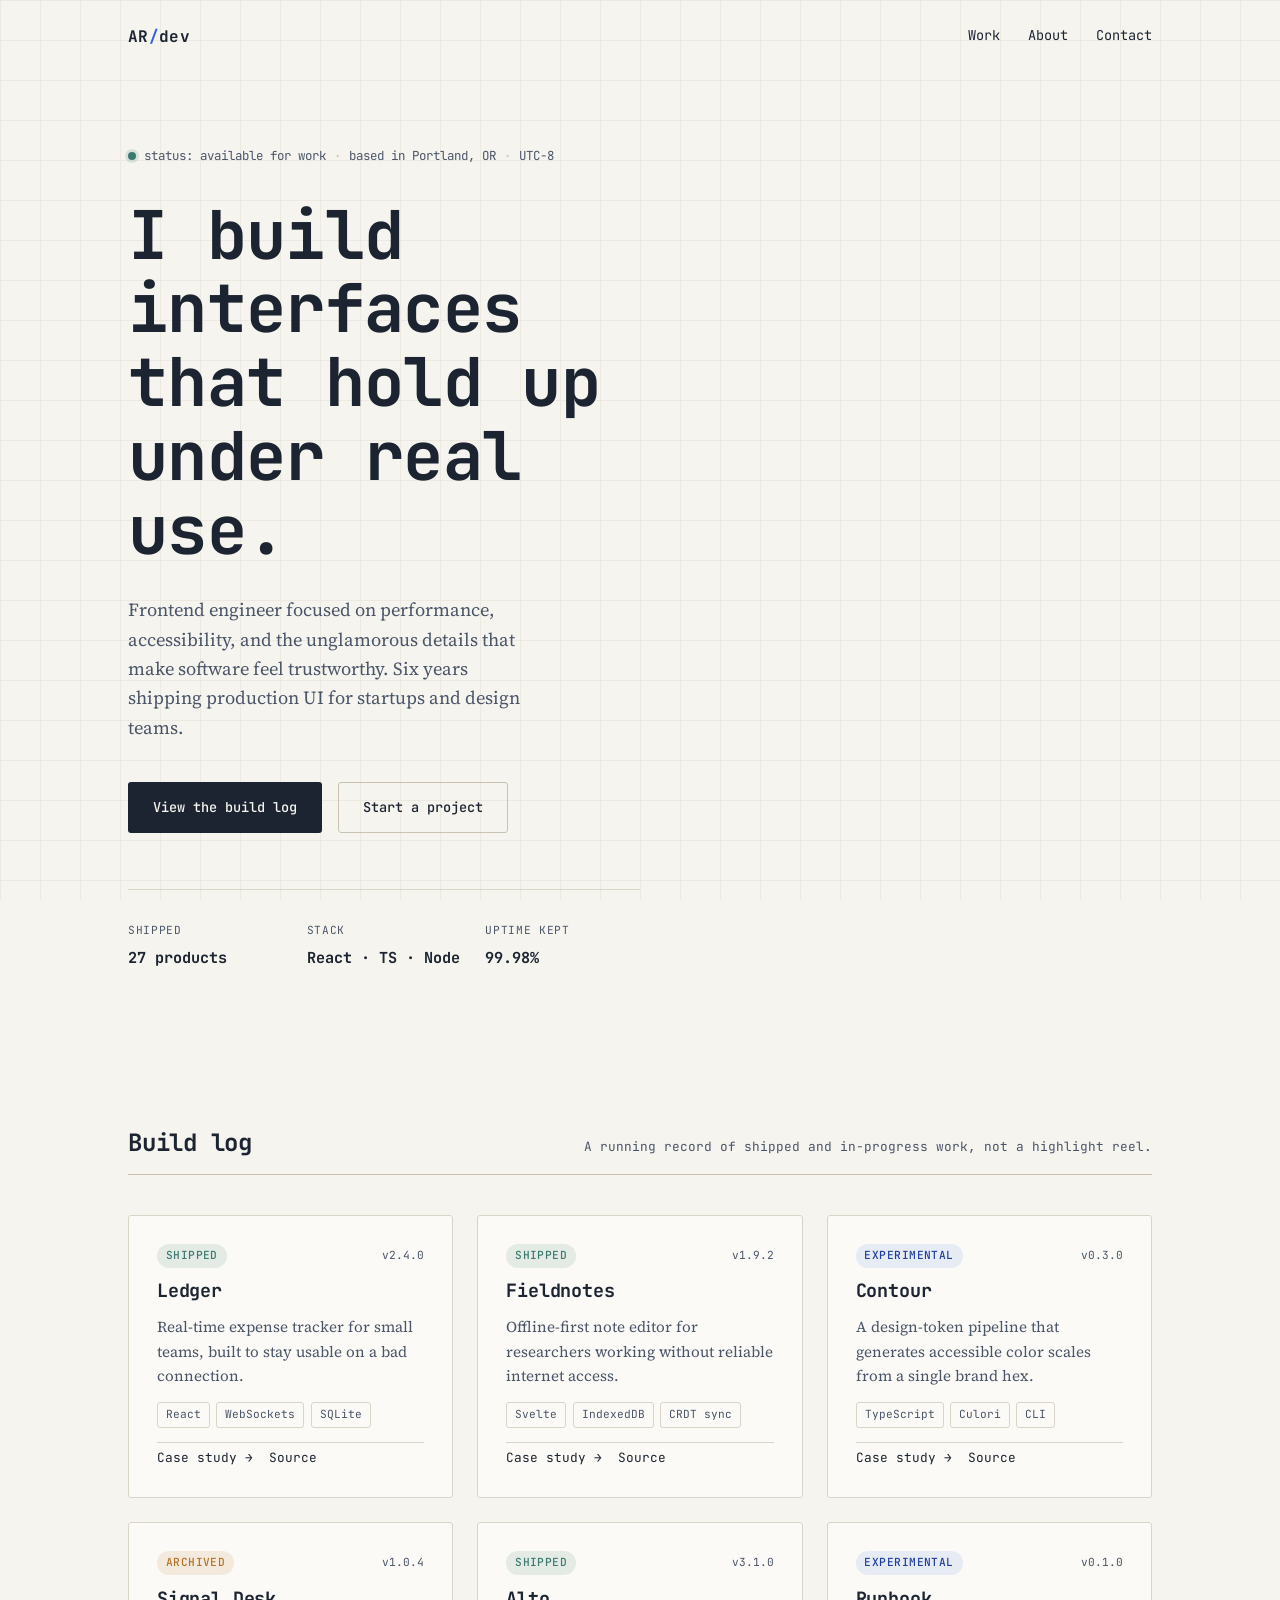
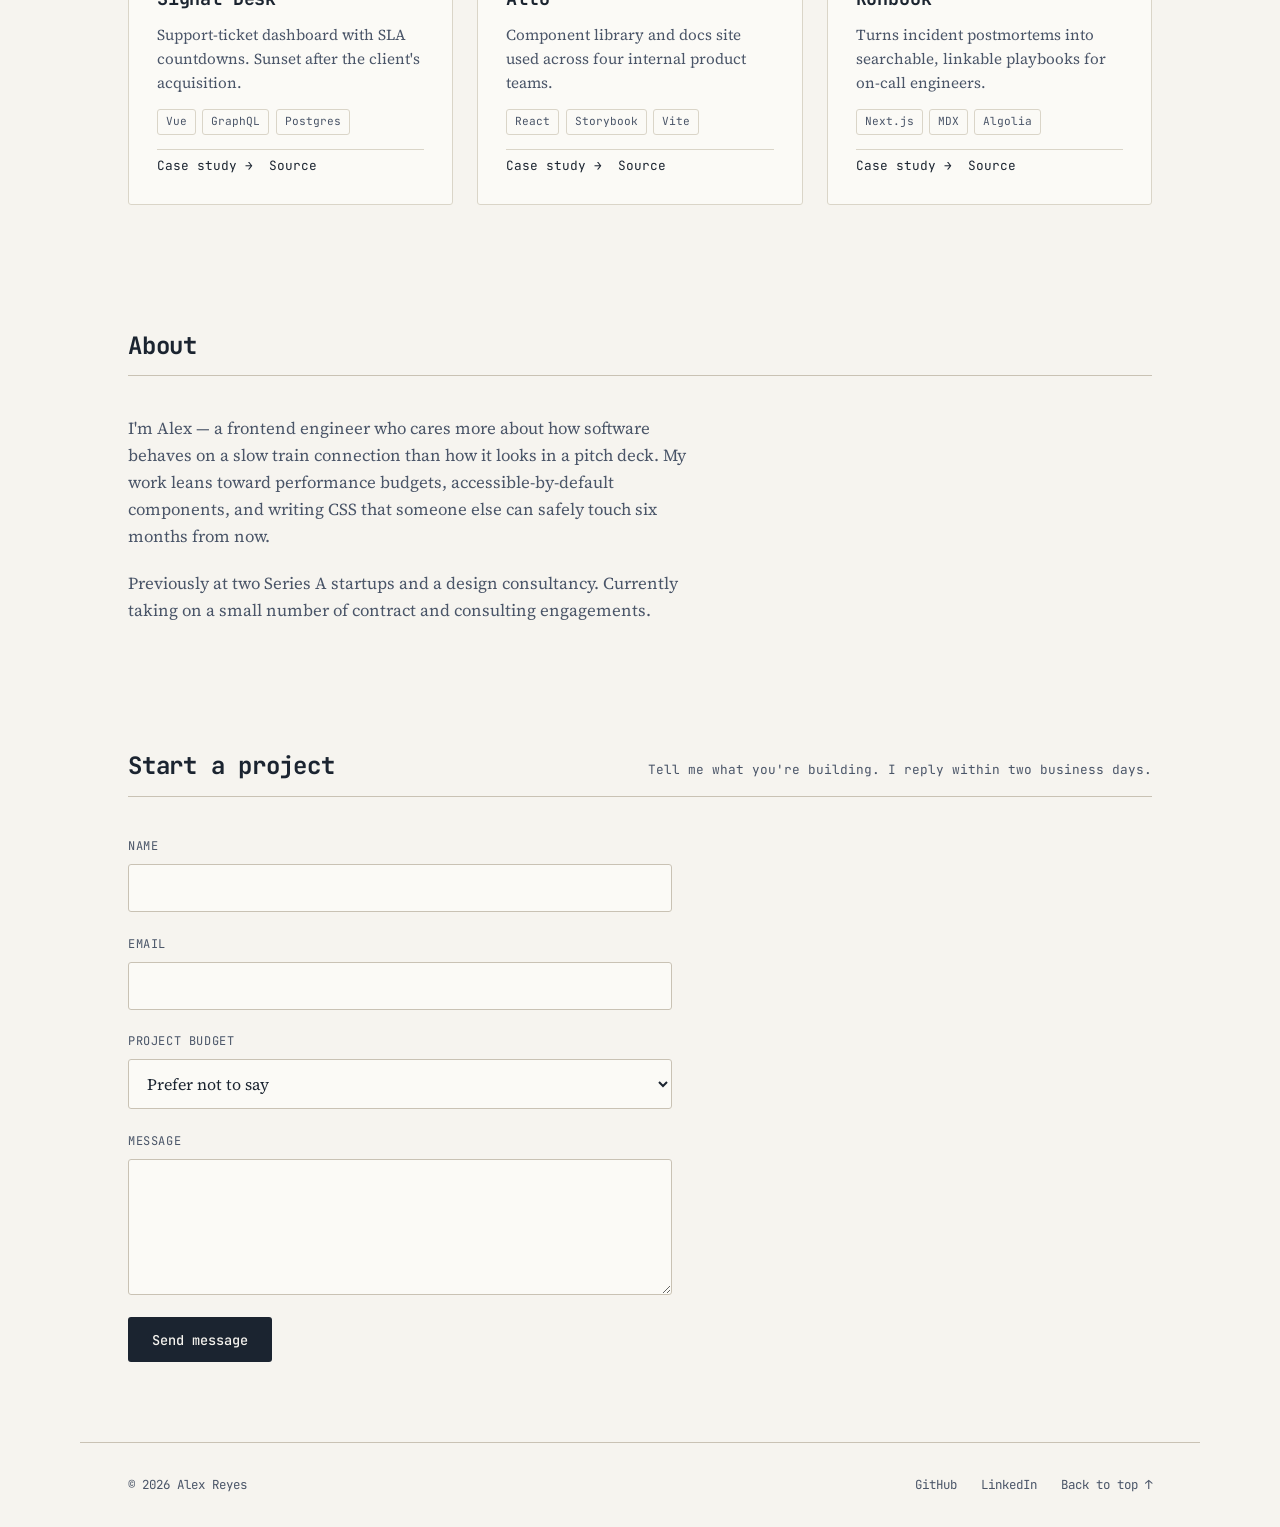
==== index.html @ 968b015d "Add files via upload" ====
<!DOCTYPE html>
<html lang="en">
<head>
  <meta charset="UTF-8">
  <meta name="viewport" content="width=device-width, initial-scale=1.0">
  <title>Alex Reyes — Frontend Engineer</title>
  <meta name="description" content="Portfolio of Alex Reyes, frontend engineer. Projects, build log, and contact.">
  <link rel="preconnect" href="https://fonts.googleapis.com">
  <link href="https://fonts.googleapis.com/css2?family=JetBrains+Mono:wght@400;500;700&family=Source+Serif+4:opsz,wght@8..60,400;8..60,600&display=swap" rel="stylesheet">
  <link rel="stylesheet" href="styles.css">
</head>
<body>

  <div class="grid-bg" aria-hidden="true"></div>

  <header class="site-header">
    <a href="#top" class="wordmark">AR<span>/</span>dev</a>
    <nav class="main-nav" aria-label="Primary">
      <a href="#work">Work</a>
      <a href="#about">About</a>
      <a href="#contact">Contact</a>
    </nav>
  </header>

  <main id="top">

    <!-- HERO -->
    <section class="hero" id="hero">
      <div class="status-bar">
        <span class="status-dot" aria-hidden="true"></span>
        <span>status: available for work</span>
        <span class="status-sep">·</span>
        <span>based in Portland, OR</span>
        <span class="status-sep">·</span>
        <span>UTC-8</span>
      </div>

      <h1 class="hero-title">
        I build interfaces<br>
        that hold up<br>
        under real use.
      </h1>

      <p class="hero-sub">
        Frontend engineer focused on performance, accessibility, and the
        unglamorous details that make software feel trustworthy.
        Six years shipping production UI for startups and design teams.
      </p>

      <div class="hero-actions">
        <a href="#work" class="btn btn-primary">View the build log</a>
        <a href="#contact" class="btn btn-ghost">Start a project</a>
      </div>

      <dl class="hero-stats">
        <div class="stat">
          <dt>Shipped</dt>
          <dd>27 products</dd>
        </div>
        <div class="stat">
          <dt>Stack</dt>
          <dd>React · TS · Node</dd>
        </div>
        <div class="stat">
          <dt>Uptime kept</dt>
          <dd>99.98%</dd>
        </div>
      </dl>
    </section>

    <!-- WORK / PROJECT GRID -->
    <section class="work" id="work">
      <div class="section-head">
        <h2>Build log</h2>
        <p>A running record of shipped and in-progress work, not a highlight reel.</p>
      </div>

      <div class="project-grid">

        <article class="project-card">
          <div class="project-meta">
            <span class="tag tag-shipped">shipped</span>
            <span class="version">v2.4.0</span>
          </div>
          <h3>Ledger</h3>
          <p>Real-time expense tracker for small teams, built to stay usable on a bad connection.</p>
          <ul class="stack">
            <li>React</li>
            <li>WebSockets</li>
            <li>SQLite</li>
          </ul>
          <div class="project-links">
            <a href="#">Case study →</a>
            <a href="#">Source</a>
          </div>
        </article>

        <article class="project-card">
          <div class="project-meta">
            <span class="tag tag-shipped">shipped</span>
            <span class="version">v1.9.2</span>
          </div>
          <h3>Fieldnotes</h3>
          <p>Offline-first note editor for researchers working without reliable internet access.</p>
          <ul class="stack">
            <li>Svelte</li>
            <li>IndexedDB</li>
            <li>CRDT sync</li>
          </ul>
          <div class="project-links">
            <a href="#">Case study →</a>
            <a href="#">Source</a>
          </div>
        </article>

        <article class="project-card">
          <div class="project-meta">
            <span class="tag tag-experimental">experimental</span>
            <span class="version">v0.3.0</span>
          </div>
          <h3>Contour</h3>
          <p>A design-token pipeline that generates accessible color scales from a single brand hex.</p>
          <ul class="stack">
            <li>TypeScript</li>
            <li>Culori</li>
            <li>CLI</li>
          </ul>
          <div class="project-links">
            <a href="#">Case study →</a>
            <a href="#">Source</a>
          </div>
        </article>

        <article class="project-card">
          <div class="project-meta">
            <span class="tag tag-archived">archived</span>
            <span class="version">v1.0.4</span>
          </div>
          <h3>Signal Desk</h3>
          <p>Support-ticket dashboard with SLA countdowns. Sunset after the client's acquisition.</p>
          <ul class="stack">
            <li>Vue</li>
            <li>GraphQL</li>
            <li>Postgres</li>
          </ul>
          <div class="project-links">
            <a href="#">Case study →</a>
            <a href="#">Source</a>
          </div>
        </article>

        <article class="project-card">
          <div class="project-meta">
            <span class="tag tag-shipped">shipped</span>
            <span class="version">v3.1.0</span>
          </div>
          <h3>Alto</h3>
          <p>Component library and docs site used across four internal product teams.</p>
          <ul class="stack">
            <li>React</li>
            <li>Storybook</li>
            <li>Vite</li>
          </ul>
          <div class="project-links">
            <a href="#">Case study →</a>
            <a href="#">Source</a>
          </div>
        </article>

        <article class="project-card">
          <div class="project-meta">
            <span class="tag tag-experimental">experimental</span>
            <span class="version">v0.1.0</span>
          </div>
          <h3>Runbook</h3>
          <p>Turns incident postmortems into searchable, linkable playbooks for on-call engineers.</p>
          <ul class="stack">
            <li>Next.js</li>
            <li>MDX</li>
            <li>Algolia</li>
          </ul>
          <div class="project-links">
            <a href="#">Case study →</a>
            <a href="#">Source</a>
          </div>
        </article>

      </div>
    </section>

    <!-- ABOUT -->
    <section class="about" id="about">
      <div class="section-head">
        <h2>About</h2>
      </div>
      <p>
        I'm Alex — a frontend engineer who cares more about how software behaves
        on a slow train connection than how it looks in a pitch deck. My work
        leans toward performance budgets, accessible-by-default components, and
        writing CSS that someone else can safely touch six months from now.
      </p>
      <p>
        Previously at two Series A startups and a design consultancy. Currently
        taking on a small number of contract and consulting engagements.
      </p>
    </section>

    <!-- CONTACT -->
    <section class="contact" id="contact">
      <div class="section-head">
        <h2>Start a project</h2>
        <p>Tell me what you're building. I reply within two business days.</p>
      </div>

      <form class="contact-form" action="#" method="POST">
        <div class="form-row">
          <label for="name">Name</label>
          <input type="text" id="name" name="name" autocomplete="name" required>
        </div>

        <div class="form-row">
          <label for="email">Email</label>
          <input type="email" id="email" name="email" autocomplete="email" required>
        </div>

        <div class="form-row">
          <label for="budget">Project budget</label>
          <select id="budget" name="budget">
            <option value="">Prefer not to say</option>
            <option value="small">Under $5k</option>
            <option value="medium">$5k – $20k</option>
            <option value="large">$20k+</option>
          </select>
        </div>

        <div class="form-row">
          <label for="message">Message</label>
          <textarea id="message" name="message" rows="5" required></textarea>
        </div>

        <button type="submit" class="btn btn-primary">Send message</button>
      </form>
    </section>

  </main>

  <footer class="site-footer">
    <span>© 2026 Alex Reyes</span>
    <span class="footer-links">
      <a href="#">GitHub</a>
      <a href="#">LinkedIn</a>
      <a href="#top">Back to top ↑</a>
    </span>
  </footer>

</body>
</html>
---- styles.css ----
/* ==========================================================================
   Design tokens
   Palette:  paper #F6F4EF · ink #1B2430 · cobalt #2F5FDB · teal #3C7A6F
             line #DAD5C8 · line-strong #C9C2B4
   Type:     JetBrains Mono (display / labels) · Source Serif 4 (body)
   ========================================================================== */

:root {
  --paper: #f6f4ef;
  --paper-raised: #fbfaf6;
  --ink: #1b2430;
  --ink-soft: #4a5568;
  --cobalt: #2f5fdb;
  --cobalt-dark: #1f3f9e;
  --teal: #3c7a6f;
  --line: #dad5c8;
  --line-strong: #c9c2b4;
  --amber: #b5732a;

  --font-mono: 'JetBrains Mono', 'SF Mono', Consolas, monospace;
  --font-serif: 'Source Serif 4', Georgia, serif;

  --max-width: 1120px;
  --gutter: clamp(1.5rem, 4vw, 3rem);

  --radius: 3px;
}

/* ==========================================================================
   Reset
   ========================================================================== */

*, *::before, *::after { box-sizing: border-box; }

html {
  scroll-behavior: smooth;
}

@media (prefers-reduced-motion: reduce) {
  html { scroll-behavior: auto; }
  *, *::before, *::after {
    animation-duration: 0.01ms !important;
    animation-iteration-count: 1 !important;
    transition-duration: 0.01ms !important;
  }
}

body {
  margin: 0;
  background: var(--paper);
  color: var(--ink);
  font-family: var(--font-serif);
  font-size: 17px;
  line-height: 1.6;
  -webkit-font-smoothing: antialiased;
}

h1, h2, h3 {
  font-family: var(--font-mono);
  font-weight: 700;
  line-height: 1.1;
  margin: 0;
  letter-spacing: -0.01em;
}

p { margin: 0; }

a {
  color: inherit;
  text-decoration: none;
}

ul { list-style: none; margin: 0; padding: 0; }

img { max-width: 100%; display: block; }

:focus-visible {
  outline: 2px solid var(--cobalt);
  outline-offset: 3px;
}

/* Subtle graph-paper backdrop — the "spec sheet" texture */
.grid-bg {
  position: fixed;
  inset: 0;
  z-index: -1;
  background-image:
    linear-gradient(var(--line) 1px, transparent 1px),
    linear-gradient(90deg, var(--line) 1px, transparent 1px);
  background-size: 40px 40px;
  opacity: 0.35;
}

/* ==========================================================================
   Layout helpers
   ========================================================================== */

.site-header,
.hero,
.work,
.about,
.contact,
.site-footer {
  max-width: var(--max-width);
  margin-inline: auto;
  padding-inline: var(--gutter);
}

.section-head {
  display: flex;
  flex-wrap: wrap;
  align-items: baseline;
  justify-content: space-between;
  gap: 0.75rem;
  border-bottom: 1px solid var(--line-strong);
  padding-bottom: 1rem;
  margin-bottom: 2.5rem;
}

.section-head h2 {
  font-size: 1.5rem;
}

.section-head p {
  font-family: var(--font-mono);
  font-size: 0.8rem;
  color: var(--ink-soft);
}

/* ==========================================================================
   Header
   ========================================================================== */

.site-header {
  display: flex;
  align-items: center;
  justify-content: space-between;
  padding-block: 1.5rem;
}

.wordmark {
  font-family: var(--font-mono);
  font-weight: 700;
  font-size: 1rem;
  letter-spacing: 0.02em;
}

.wordmark span {
  color: var(--cobalt);
}

.main-nav {
  display: flex;
  gap: 1.75rem;
  font-family: var(--font-mono);
  font-size: 0.85rem;
}

.main-nav a {
  position: relative;
  padding-bottom: 2px;
}

.main-nav a::after {
  content: "";
  position: absolute;
  left: 0;
  bottom: -2px;
  width: 0;
  height: 1px;
  background: var(--cobalt);
  transition: width 0.2s ease;
}

.main-nav a:hover::after,
.main-nav a:focus-visible::after {
  width: 100%;
}

/* ==========================================================================
   Hero
   ========================================================================== */

.hero {
  padding-top: clamp(2rem, 6vw, 4.5rem);
  padding-bottom: clamp(3rem, 8vw, 6rem);
}

.status-bar {
  display: flex;
  flex-wrap: wrap;
  align-items: center;
  gap: 0.5rem;
  font-family: var(--font-mono);
  font-size: 0.78rem;
  color: var(--ink-soft);
  margin-bottom: 2rem;
}

.status-dot {
  width: 8px;
  height: 8px;
  border-radius: 50%;
  background: var(--teal);
  box-shadow: 0 0 0 3px rgba(60, 122, 111, 0.15);
}

.status-sep { color: var(--line-strong); }

.hero-title {
  font-size: clamp(2.4rem, 6vw, 4.2rem);
  max-width: 14ch;
  margin-bottom: 1.75rem;
}

.hero-sub {
  font-family: var(--font-serif);
  font-size: 1.15rem;
  color: var(--ink-soft);
  max-width: 46ch;
  margin-bottom: 2.5rem;
}

.hero-actions {
  display: flex;
  flex-wrap: wrap;
  gap: 1rem;
  margin-bottom: 3.5rem;
}

.btn {
  font-family: var(--font-mono);
  font-size: 0.85rem;
  font-weight: 500;
  padding: 0.85rem 1.5rem;
  border-radius: var(--radius);
  border: 1px solid transparent;
  cursor: pointer;
  transition: transform 0.15s ease, background 0.15s ease, border-color 0.15s ease;
  display: inline-block;
}

.btn-primary {
  background: var(--ink);
  color: var(--paper);
}

.btn-primary:hover,
.btn-primary:focus-visible {
  background: var(--cobalt-dark);
  transform: translateY(-1px);
}

.btn-ghost {
  border-color: var(--line-strong);
  color: var(--ink);
  background: transparent;
}

.btn-ghost:hover,
.btn-ghost:focus-visible {
  border-color: var(--ink);
}

.hero-stats {
  display: grid;
  grid-template-columns: repeat(3, minmax(0, 1fr));
  gap: 1.5rem;
  max-width: 32rem;
  margin: 0;
  padding-top: 2rem;
  border-top: 1px solid var(--line);
}

.stat dt {
  font-family: var(--font-mono);
  font-size: 0.7rem;
  text-transform: uppercase;
  letter-spacing: 0.06em;
  color: var(--ink-soft);
  margin-bottom: 0.35rem;
}

.stat dd {
  margin: 0;
  font-family: var(--font-mono);
  font-weight: 700;
  font-size: 0.95rem;
}

/* ==========================================================================
   Work / Project grid
   ========================================================================== */

.work {
  padding-block: clamp(2rem, 6vw, 4rem);
}

.project-grid {
  display: grid;
  grid-template-columns: repeat(auto-fit, minmax(280px, 1fr));
  gap: 1.5rem;
}

.project-card {
  background: var(--paper-raised);
  border: 1px solid var(--line);
  border-radius: var(--radius);
  padding: 1.75rem;
  display: flex;
  flex-direction: column;
  gap: 0.85rem;
  transition: border-color 0.2s ease, transform 0.2s ease;
}

.project-card:hover {
  border-color: var(--ink);
  transform: translateY(-2px);
}

.project-meta {
  display: flex;
  align-items: center;
  justify-content: space-between;
  font-family: var(--font-mono);
  font-size: 0.7rem;
}

.tag {
  padding: 0.2rem 0.55rem;
  border-radius: 999px;
  text-transform: uppercase;
  letter-spacing: 0.04em;
  font-weight: 500;
}

.tag-shipped {
  background: rgba(60, 122, 111, 0.12);
  color: var(--teal);
}

.tag-experimental {
  background: rgba(47, 95, 219, 0.1);
  color: var(--cobalt-dark);
}

.tag-archived {
  background: rgba(181, 115, 42, 0.12);
  color: var(--amber);
}

.version {
  color: var(--ink-soft);
}

.project-card h3 {
  font-size: 1.15rem;
}

.project-card p {
  color: var(--ink-soft);
  font-size: 0.95rem;
  flex-grow: 1;
}

.stack {
  display: flex;
  flex-wrap: wrap;
  gap: 0.4rem;
  font-family: var(--font-mono);
  font-size: 0.7rem;
  color: var(--ink-soft);
}

.stack li {
  border: 1px solid var(--line);
  padding: 0.2rem 0.5rem;
  border-radius: var(--radius);
}

.project-links {
  display: flex;
  gap: 1rem;
  font-family: var(--font-mono);
  font-size: 0.8rem;
  padding-top: 0.35rem;
  border-top: 1px solid var(--line);
}

.project-links a:hover,
.project-links a:focus-visible {
  color: var(--cobalt);
}

/* ==========================================================================
   About
   ========================================================================== */

.about {
  padding-block: clamp(2rem, 6vw, 4rem);
  max-width: var(--max-width);
}

.about p {
  max-width: 62ch;
  color: var(--ink-soft);
  margin-bottom: 1.25rem;
  font-size: 1.05rem;
}

.about p:last-child { margin-bottom: 0; }

/* ==========================================================================
   Contact
   ========================================================================== */

.contact {
  padding-block: clamp(2rem, 6vw, 4rem) clamp(3rem, 8vw, 5rem);
}

.contact-form {
  max-width: 34rem;
  display: flex;
  flex-direction: column;
  gap: 1.4rem;
}

.form-row {
  display: flex;
  flex-direction: column;
  gap: 0.5rem;
}

.form-row label {
  font-family: var(--font-mono);
  font-size: 0.75rem;
  text-transform: uppercase;
  letter-spacing: 0.05em;
  color: var(--ink-soft);
}

.form-row input,
.form-row select,
.form-row textarea {
  font-family: var(--font-serif);
  font-size: 1rem;
  padding: 0.75rem 0.9rem;
  border: 1px solid var(--line-strong);
  border-radius: var(--radius);
  background: var(--paper-raised);
  color: var(--ink);
  resize: vertical;
}

.form-row input:focus,
.form-row select:focus,
.form-row textarea:focus {
  outline: none;
  border-color: var(--cobalt);
  box-shadow: 0 0 0 3px rgba(47, 95, 219, 0.12);
}

.contact-form .btn {
  align-self: flex-start;
  border: none;
}

/* ==========================================================================
   Footer
   ========================================================================== */

.site-footer {
  display: flex;
  flex-wrap: wrap;
  gap: 1rem;
  justify-content: space-between;
  align-items: center;
  padding-block: 2rem;
  border-top: 1px solid var(--line-strong);
  font-family: var(--font-mono);
  font-size: 0.78rem;
  color: var(--ink-soft);
}

.footer-links {
  display: flex;
  gap: 1.5rem;
}

.footer-links a:hover,
.footer-links a:focus-visible {
  color: var(--cobalt);
}

/* ==========================================================================
   Responsive
   ========================================================================== */

@media (max-width: 640px) {
  .site-header {
    flex-direction: column;
    align-items: flex-start;
    gap: 0.75rem;
  }

  .main-nav {
    gap: 1.25rem;
  }

  .hero-stats {
    grid-template-columns: repeat(2, minmax(0, 1fr));
  }

  .section-head {
    flex-direction: column;
    align-items: flex-start;
  }

  .site-footer {
    flex-direction: column;
    align-items: flex-start;
  }
}
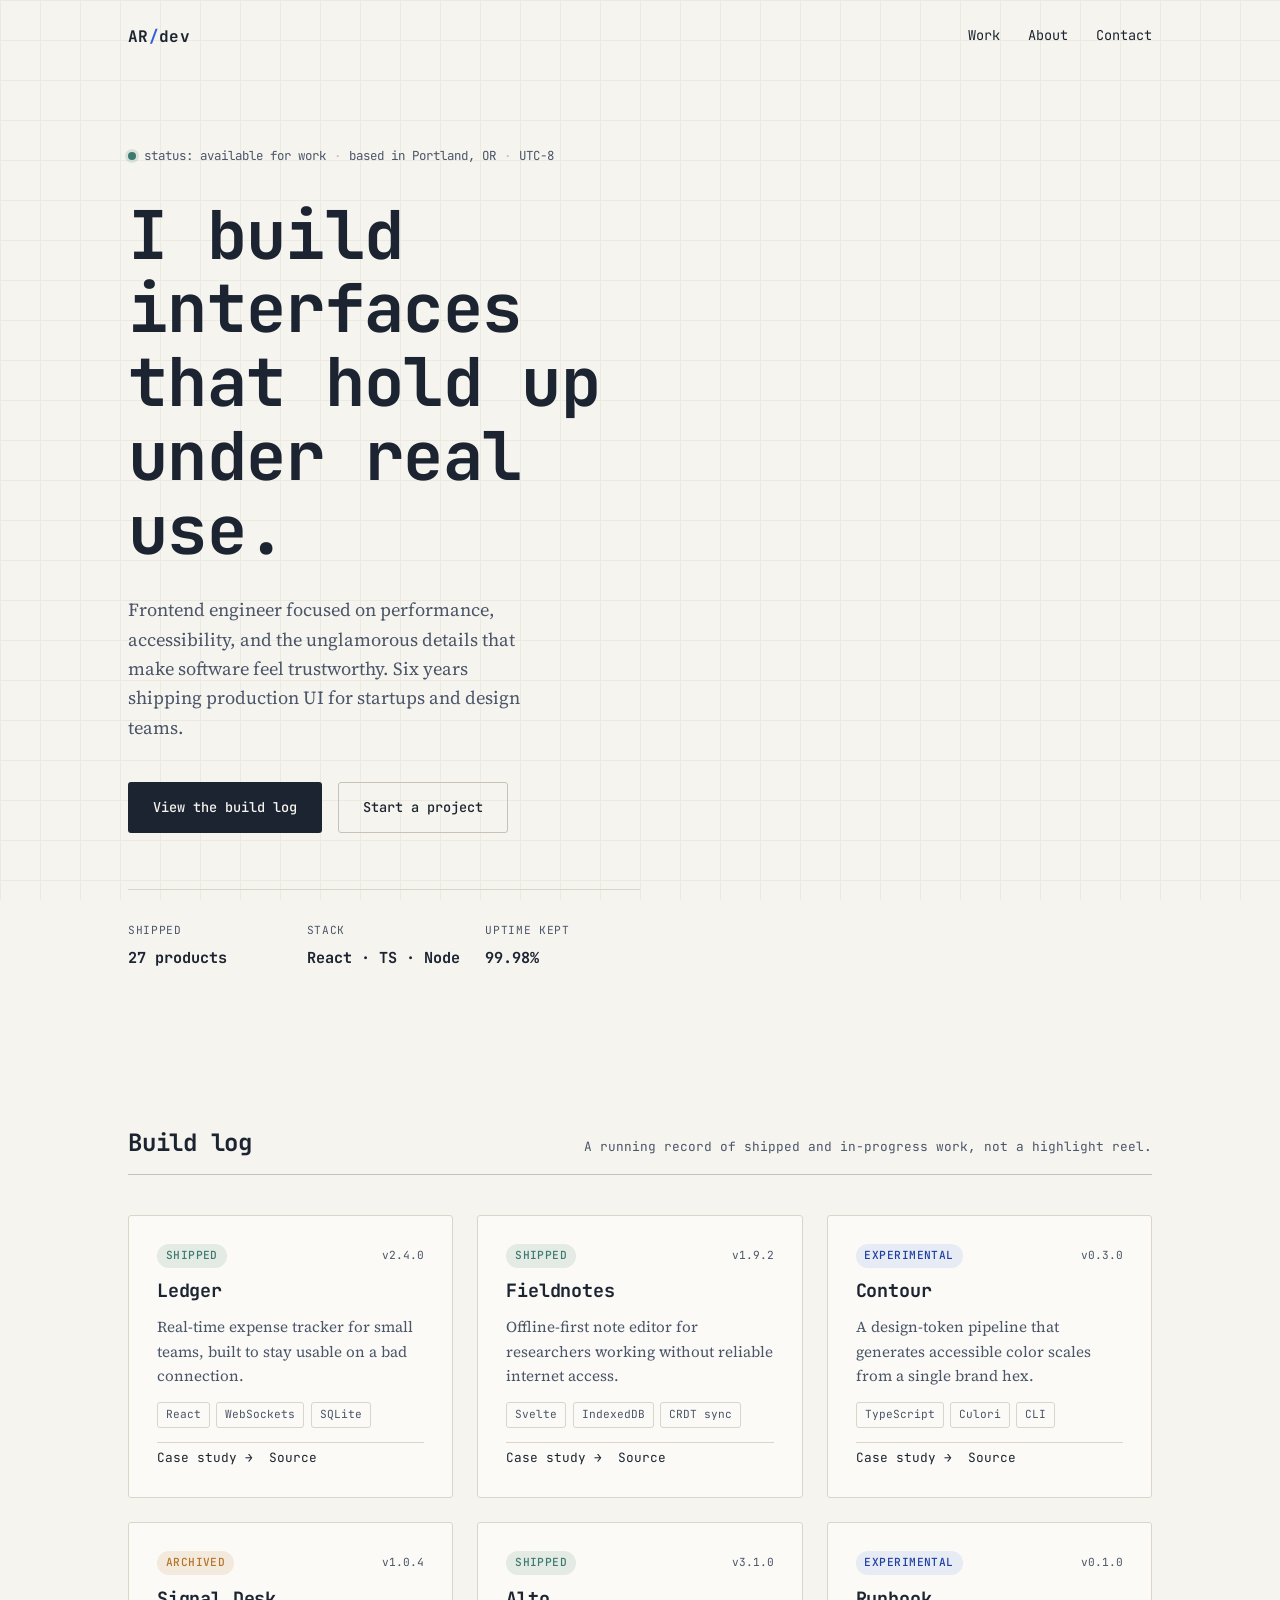
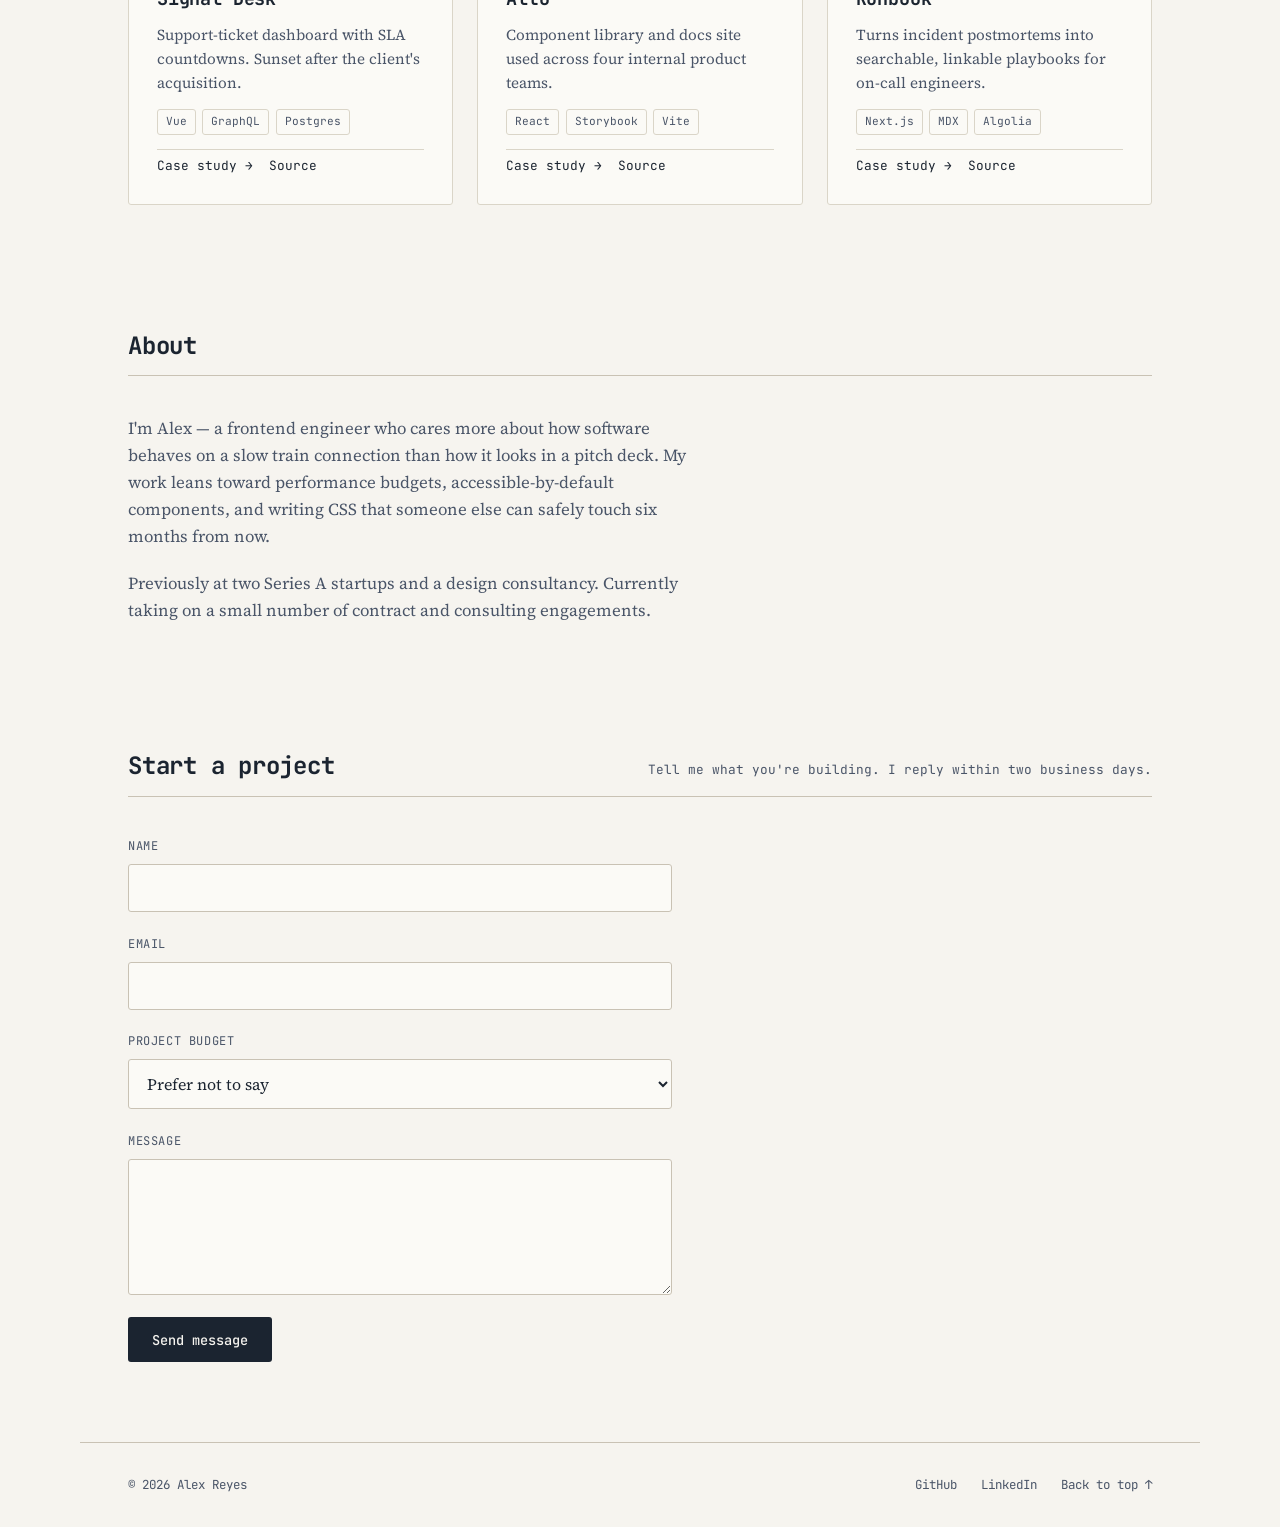
==== commit cd6a7c82: "Add files via upload" ====
--- a/index.html
+++ b/index.html
@@ -90,7 +90,7 @@
             <li>SQLite</li>
           </ul>
           <div class="project-links">
-            <a href="#">Case study →</a>
+            <a href="#">Case study <span class="arrow">→</span></a>
             <a href="#">Source</a>
           </div>
         </article>
@@ -108,7 +108,7 @@
             <li>CRDT sync</li>
           </ul>
           <div class="project-links">
-            <a href="#">Case study →</a>
+            <a href="#">Case study <span class="arrow">→</span></a>
             <a href="#">Source</a>
           </div>
         </article>
@@ -126,7 +126,7 @@
             <li>CLI</li>
           </ul>
           <div class="project-links">
-            <a href="#">Case study →</a>
+            <a href="#">Case study <span class="arrow">→</span></a>
             <a href="#">Source</a>
           </div>
         </article>
@@ -144,7 +144,7 @@
             <li>Postgres</li>
           </ul>
           <div class="project-links">
-            <a href="#">Case study →</a>
+            <a href="#">Case study <span class="arrow">→</span></a>
             <a href="#">Source</a>
           </div>
         </article>
@@ -162,7 +162,7 @@
             <li>Vite</li>
           </ul>
           <div class="project-links">
-            <a href="#">Case study →</a>
+            <a href="#">Case study <span class="arrow">→</span></a>
             <a href="#">Source</a>
           </div>
         </article>
@@ -180,7 +180,7 @@
             <li>Algolia</li>
           </ul>
           <div class="project-links">
-            <a href="#">Case study →</a>
+            <a href="#">Case study <span class="arrow">→</span></a>
             <a href="#">Source</a>
           </div>
         </article>
--- a/styles.css
+++ b/styles.css
@@ -303,6 +303,8 @@
 }
 
 .project-card {
+  position: relative;
+  overflow: hidden;
   background: var(--paper-raised);
   border: 1px solid var(--line);
   border-radius: var(--radius);
@@ -310,12 +312,60 @@
   display: flex;
   flex-direction: column;
   gap: 0.85rem;
-  transition: border-color 0.2s ease, transform 0.2s ease;
-}
-
-.project-card:hover {
+  transition:
+    border-color 0.25s ease,
+    transform 0.25s ease,
+    box-shadow 0.25s ease;
+}
+
+/* Top accent bar — draws in from the left on hover, like a progress rule */
+.project-card::before {
+  content: "";
+  position: absolute;
+  top: 0;
+  left: 0;
+  width: 100%;
+  height: 2px;
+  background: var(--cobalt);
+  transform: scaleX(0);
+  transform-origin: left;
+  transition: transform 0.3s ease;
+}
+
+.project-card:hover,
+.project-card:focus-within {
   border-color: var(--ink);
-  transform: translateY(-2px);
+  transform: translateY(-4px);
+  box-shadow: 0 12px 24px -16px rgba(27, 36, 48, 0.35);
+}
+
+.project-card:hover::before,
+.project-card:focus-within::before {
+  transform: scaleX(1);
+}
+
+/* Stack chips settle in with a slight stagger for a "compiling" feel */
+.project-card:hover .stack li,
+.project-card:focus-within .stack li {
+  border-color: var(--line-strong);
+}
+
+.project-card:hover .stack li:nth-child(1),
+.project-card:focus-within .stack li:nth-child(1) { transition-delay: 0s; }
+.project-card:hover .stack li:nth-child(2),
+.project-card:focus-within .stack li:nth-child(2) { transition-delay: 0.03s; }
+.project-card:hover .stack li:nth-child(3),
+.project-card:focus-within .stack li:nth-child(3) { transition-delay: 0.06s; }
+
+/* Arrow nudges right to reinforce the "go to" affordance */
+.project-links .arrow {
+  display: inline-block;
+  transition: transform 0.2s ease;
+}
+
+.project-links a:hover .arrow,
+.project-links a:focus-visible .arrow {
+  transform: translateX(3px);
 }
 
 .project-meta {
@@ -376,6 +426,7 @@
   border: 1px solid var(--line);
   padding: 0.2rem 0.5rem;
   border-radius: var(--radius);
+  transition: border-color 0.2s ease;
 }
 
 .project-links {
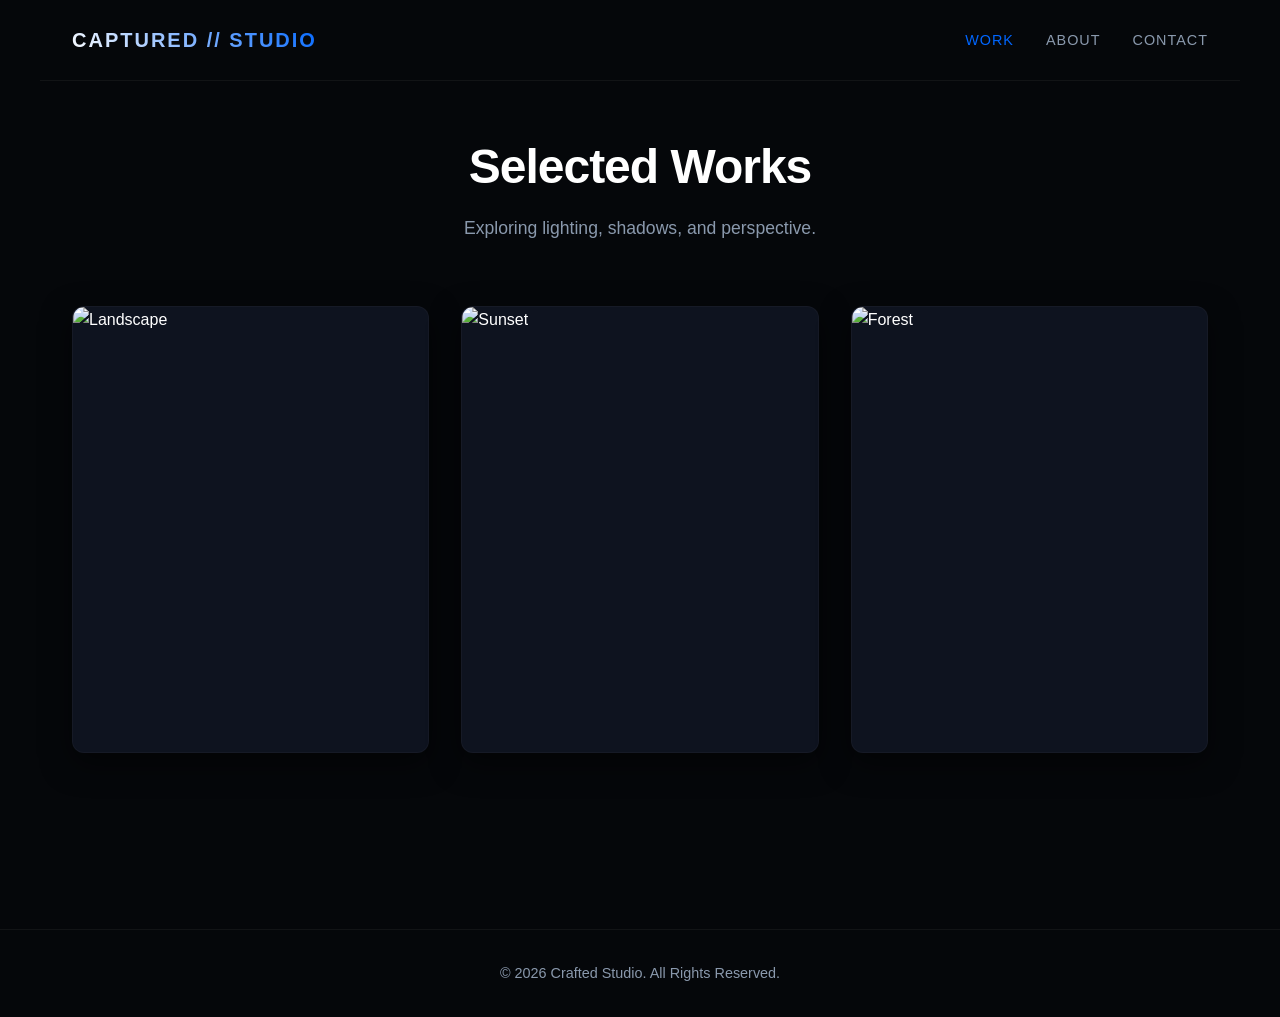
==== commit 7dcdebce: "Rename gemini-code-1782963031711.html to index.html" ====
--- a/index.html
+++ b/index.html
@@ -1,257 +1,362 @@
 <!DOCTYPE html>
 <html lang="en">
 <head>
-  <meta charset="UTF-8">
-  <meta name="viewport" content="width=device-width, initial-scale=1.0">
-  <title>Alex Reyes — Frontend Engineer</title>
-  <meta name="description" content="Portfolio of Alex Reyes, frontend engineer. Projects, build log, and contact.">
-  <link rel="preconnect" href="https://fonts.googleapis.com">
-  <link href="https://fonts.googleapis.com/css2?family=JetBrains+Mono:wght@400;500;700&family=Source+Serif+4:opsz,wght@8..60,400;8..60,600&display=swap" rel="stylesheet">
-  <link rel="stylesheet" href="styles.css">
+    <meta charset="UTF-8">
+    <meta name="viewport" content="width=device-width, initial-scale=1.0">
+    <title>Photography Portfolio</title>
+    <style>
+        /* Modern Reset & Variables */
+        * {
+            margin: 0;
+            padding: 0;
+            box-sizing: border-box;
+            font-family: '-apple-system', BlinkMacSystemFont, 'SF Pro Display', 'Segoe UI', Roboto, sans-serif;
+        }
+
+        :root {
+            --bg-color: #05070a;
+            --card-bg: #0e131f;
+            --accent-blue: #0066ff;
+            --accent-glow: rgba(0, 102, 255, 0.15);
+            --text-main: #ffffff;
+            --text-muted: #8a99ad;
+        }
+
+        body {
+            background-color: var(--bg-color);
+            color: var(--text-main);
+            line-height: 1.6;
+            overflow-x: hidden;
+        }
+
+        /* Sleek Navigation Bar */
+        nav {
+            display: flex;
+            justify-content: space-between;
+            align-items: center;
+            padding: 1.5rem 2rem;
+            max-width: 1200px;
+            margin: 0 auto;
+            border-bottom: 1px solid rgba(255, 255, 255, 0.05);
+        }
+
+        .logo {
+            font-size: 1.25rem;
+            font-weight: 800;
+            letter-spacing: 2px;
+            text-transform: uppercase;
+            background: linear-gradient(45deg, #fff, var(--accent-blue));
+            -webkit-background-clip: text;
+            -webkit-text-fill-color: transparent;
+        }
+
+        .nav-links {
+            display: flex;
+            gap: 2rem;
+            list-style: none;
+        }
+
+        .nav-links a {
+            color: var(--text-muted);
+            text-decoration: none;
+            font-size: 0.9rem;
+            font-weight: 500;
+            letter-spacing: 1px;
+            text-transform: uppercase;
+            transition: color 0.3s ease;
+            cursor: pointer;
+        }
+
+        .nav-links a:hover, .nav-links a.active {
+            color: var(--accent-blue);
+        }
+
+        /* Container Views */
+        .view-section {
+            display: none;
+            max-width: 1200px;
+            margin: 0 auto;
+            padding: 3rem 2rem;
+            animation: fadeIn 0.5s ease forwards;
+        }
+
+        .view-section.active {
+            display: block;
+        }
+
+        @keyframes fadeIn {
+            from { opacity: 0; transform: translateY(10px); }
+            to { opacity: 1; transform: translateY(0); }
+        }
+
+        /* Header Style */
+        .page-header {
+            text-align: center;
+            margin-bottom: 4rem;
+        }
+
+        .page-header h1 {
+            font-size: 3rem;
+            font-weight: 700;
+            letter-spacing: -1px;
+            margin-bottom: 0.5rem;
+        }
+
+        .page-header p {
+            color: var(--text-muted);
+            font-size: 1.1rem;
+        }
+
+        /* Portfolio/Gallery Grid */
+        .portfolio-grid {
+            display: grid;
+            grid-template-columns: repeat(auto-fit, minmax(350px, 1fr));
+            gap: 2rem;
+        }
+
+        .photo-card {
+            position: relative;
+            overflow: hidden;
+            border-radius: 12px;
+            background-color: var(--card-bg);
+            aspect-ratio: 4 / 5;
+            box-shadow: 0 10px 30px rgba(0,0,0,0.5);
+            border: 1px solid rgba(255, 255, 255, 0.03);
+        }
+
+        .photo-card img {
+            width: 100%;
+            height: 100%;
+            object-fit: cover;
+            transition: transform 0.7s cubic-bezier(0.25, 1, 0.5, 1);
+        }
+
+        .photo-card:hover img {
+            transform: scale(1.06);
+        }
+
+        .photo-info {
+            position: absolute;
+            bottom: 0;
+            left: 0;
+            right: 0;
+            padding: 2rem;
+            background: linear-gradient(transparent, rgba(5, 7, 10, 0.95));
+            opacity: 0;
+            transform: translateY(10px);
+            transition: all 0.4s ease;
+        }
+
+        .photo-card:hover .photo-info {
+            opacity: 1;
+            transform: translateY(0);
+        }
+
+        .photo-info h3 {
+            font-size: 1.2rem;
+            margin-bottom: 0.4rem;
+            font-weight: 600;
+        }
+
+        .photo-info p {
+            font-size: 0.9rem;
+            color: var(--accent-blue);
+            text-transform: uppercase;
+            letter-spacing: 1px;
+            font-weight: 600;
+        }
+
+        /* About Page Styling */
+        .about-content {
+            display: grid;
+            grid-template-columns: 1fr 1fr;
+            gap: 4rem;
+            align-items: center;
+        }
+
+        .about-img {
+            width: 100%;
+            border-radius: 12px;
+            border: 1px solid rgba(0, 102, 255, 0.2);
+            box-shadow: 0 0 40px var(--accent-glow);
+        }
+
+        .about-text h2 {
+            font-size: 2.5rem;
+            margin-bottom: 1.5rem;
+        }
+
+        .about-text p {
+            color: var(--text-muted);
+            margin-bottom: 1.5rem;
+            font-size: 1.1rem;
+        }
+
+        /* Contact Page Styling */
+        .contact-container {
+            max-width: 600px;
+            margin: 0 auto;
+            background: var(--card-bg);
+            padding: 3rem;
+            border-radius: 16px;
+            border: 1px solid rgba(255, 255, 255, 0.05);
+        }
+
+        .form-group {
+            margin-bottom: 1.5rem;
+        }
+
+        .form-group label {
+            display: block;
+            font-size: 0.85rem;
+            text-transform: uppercase;
+            letter-spacing: 1px;
+            margin-bottom: 0.5rem;
+            color: var(--text-muted);
+        }
+
+        .form-group input, .form-group textarea {
+            width: 100%;
+            padding: 1rem;
+            background: rgba(5, 7, 10, 0.5);
+            border: 1px solid rgba(255, 255, 255, 0.1);
+            border-radius: 8px;
+            color: #fff;
+            font-size: 1rem;
+            transition: border-color 0.3s ease;
+        }
+
+        .form-group input:focus, .form-group textarea:focus {
+            outline: none;
+            border-color: var(--accent-blue);
+        }
+
+        .submit-btn {
+            background: var(--accent-blue);
+            color: white;
+            border: none;
+            padding: 1rem 2rem;
+            font-size: 1rem;
+            font-weight: 600;
+            border-radius: 8px;
+            cursor: pointer;
+            width: 100%;
+            transition: opacity 0.3s ease;
+        }
+
+        .submit-btn:hover {
+            opacity: 0.9;
+        }
+
+        /* Footer */
+        footer {
+            text-align: center;
+            margin-top: 8rem;
+            padding: 2rem;
+            border-top: 1px solid rgba(255, 255, 255, 0.05);
+            color: var(--text-muted);
+            font-size: 0.9rem;
+        }
+    </style>
 </head>
 <body>
 
-  <div class="grid-bg" aria-hidden="true"></div>
-
-  <header class="site-header">
-    <a href="#top" class="wordmark">AR<span>/</span>dev</a>
-    <nav class="main-nav" aria-label="Primary">
-      <a href="#work">Work</a>
-      <a href="#about">About</a>
-      <a href="#contact">Contact</a>
+    <nav>
+        <div class="logo">CAPTURED // STUDIO</div>
+        <ul class="nav-links">
+            <li><a onclick="switchView('gallery')" id="nav-gallery" class="active">Work</a></li>
+            <li><a onclick="switchView('about')" id="nav-about">About</a></li>
+            <li><a onclick="switchView('contact')" id="nav-contact">Contact</a></li>
+        </ul>
     </nav>
-  </header>
-
-  <main id="top">
-
-    <!-- HERO -->
-    <section class="hero" id="hero">
-      <div class="status-bar">
-        <span class="status-dot" aria-hidden="true"></span>
-        <span>status: available for work</span>
-        <span class="status-sep">·</span>
-        <span>based in Portland, OR</span>
-        <span class="status-sep">·</span>
-        <span>UTC-8</span>
-      </div>
-
-      <h1 class="hero-title">
-        I build interfaces<br>
-        that hold up<br>
-        under real use.
-      </h1>
-
-      <p class="hero-sub">
-        Frontend engineer focused on performance, accessibility, and the
-        unglamorous details that make software feel trustworthy.
-        Six years shipping production UI for startups and design teams.
-      </p>
-
-      <div class="hero-actions">
-        <a href="#work" class="btn btn-primary">View the build log</a>
-        <a href="#contact" class="btn btn-ghost">Start a project</a>
-      </div>
-
-      <dl class="hero-stats">
-        <div class="stat">
-          <dt>Shipped</dt>
-          <dd>27 products</dd>
-        </div>
-        <div class="stat">
-          <dt>Stack</dt>
-          <dd>React · TS · Node</dd>
-        </div>
-        <div class="stat">
-          <dt>Uptime kept</dt>
-          <dd>99.98%</dd>
-        </div>
-      </dl>
+
+    <main id="view-gallery" class="view-section active">
+        <div class="page-header">
+            <h1>Selected Works</h1>
+            <p>Exploring lighting, shadows, and perspective.</p>
+        </div>
+        <div class="portfolio-grid">
+            <div class="photo-card">
+                <img src="https://images.unsplash.com/photo-1506744038136-46273834b3fb?auto=format&fit=crop&w=800&q=80" alt="Landscape">
+                <div class="photo-info">
+                    <h3>Mountain Majesty</h3>
+                    <p>Landscape</p>
+                </div>
+            </div>
+            <div class="photo-card">
+                <img src="https://images.unsplash.com/photo-1472214222541-d510753a8707?auto=format&fit=crop&w=800&q=80" alt="Sunset">
+                <div class="photo-info">
+                    <h3>Golden Hour</h3>
+                    <p>Cinematic</p>
+                </div>
+            </div>
+            <div class="photo-card">
+                <img src="https://images.unsplash.com/photo-1447752875215-b2761acb3c5d?auto=format&fit=crop&w=800&q=80" alt="Forest">
+                <div class="photo-info">
+                    <h3>Deep Woods</h3>
+                    <p>Nature</p>
+                </div>
+            </div>
+        </div>
+    </main>
+
+    <section id="view-about" class="view-section">
+        <div class="about-content">
+            <img src="https://images.unsplash.com/photo-1534528741775-53994a69daeb?auto=format&fit=crop&w=800&q=80" alt="Photographer portrait" class="about-img">
+            <div class="about-text">
+                <h2>Behind The Lens</h2>
+                <p>Hello, I am a visual storyteller specializing in capturing clean, dramatic, and emotionally resonant images. I believe every photograph should tell a unique narrative.</p>
+                <p>Currently based and working worldwide. Available for commercial assignments, editorial projects, and private bookings.</p>
+            </div>
+        </div>
     </section>
 
-    <!-- WORK / PROJECT GRID -->
-    <section class="work" id="work">
-      <div class="section-head">
-        <h2>Build log</h2>
-        <p>A running record of shipped and in-progress work, not a highlight reel.</p>
-      </div>
-
-      <div class="project-grid">
-
-        <article class="project-card">
-          <div class="project-meta">
-            <span class="tag tag-shipped">shipped</span>
-            <span class="version">v2.4.0</span>
-          </div>
-          <h3>Ledger</h3>
-          <p>Real-time expense tracker for small teams, built to stay usable on a bad connection.</p>
-          <ul class="stack">
-            <li>React</li>
-            <li>WebSockets</li>
-            <li>SQLite</li>
-          </ul>
-          <div class="project-links">
-            <a href="#">Case study <span class="arrow">→</span></a>
-            <a href="#">Source</a>
-          </div>
-        </article>
-
-        <article class="project-card">
-          <div class="project-meta">
-            <span class="tag tag-shipped">shipped</span>
-            <span class="version">v1.9.2</span>
-          </div>
-          <h3>Fieldnotes</h3>
-          <p>Offline-first note editor for researchers working without reliable internet access.</p>
-          <ul class="stack">
-            <li>Svelte</li>
-            <li>IndexedDB</li>
-            <li>CRDT sync</li>
-          </ul>
-          <div class="project-links">
-            <a href="#">Case study <span class="arrow">→</span></a>
-            <a href="#">Source</a>
-          </div>
-        </article>
-
-        <article class="project-card">
-          <div class="project-meta">
-            <span class="tag tag-experimental">experimental</span>
-            <span class="version">v0.3.0</span>
-          </div>
-          <h3>Contour</h3>
-          <p>A design-token pipeline that generates accessible color scales from a single brand hex.</p>
-          <ul class="stack">
-            <li>TypeScript</li>
-            <li>Culori</li>
-            <li>CLI</li>
-          </ul>
-          <div class="project-links">
-            <a href="#">Case study <span class="arrow">→</span></a>
-            <a href="#">Source</a>
-          </div>
-        </article>
-
-        <article class="project-card">
-          <div class="project-meta">
-            <span class="tag tag-archived">archived</span>
-            <span class="version">v1.0.4</span>
-          </div>
-          <h3>Signal Desk</h3>
-          <p>Support-ticket dashboard with SLA countdowns. Sunset after the client's acquisition.</p>
-          <ul class="stack">
-            <li>Vue</li>
-            <li>GraphQL</li>
-            <li>Postgres</li>
-          </ul>
-          <div class="project-links">
-            <a href="#">Case study <span class="arrow">→</span></a>
-            <a href="#">Source</a>
-          </div>
-        </article>
-
-        <article class="project-card">
-          <div class="project-meta">
-            <span class="tag tag-shipped">shipped</span>
-            <span class="version">v3.1.0</span>
-          </div>
-          <h3>Alto</h3>
-          <p>Component library and docs site used across four internal product teams.</p>
-          <ul class="stack">
-            <li>React</li>
-            <li>Storybook</li>
-            <li>Vite</li>
-          </ul>
-          <div class="project-links">
-            <a href="#">Case study <span class="arrow">→</span></a>
-            <a href="#">Source</a>
-          </div>
-        </article>
-
-        <article class="project-card">
-          <div class="project-meta">
-            <span class="tag tag-experimental">experimental</span>
-            <span class="version">v0.1.0</span>
-          </div>
-          <h3>Runbook</h3>
-          <p>Turns incident postmortems into searchable, linkable playbooks for on-call engineers.</p>
-          <ul class="stack">
-            <li>Next.js</li>
-            <li>MDX</li>
-            <li>Algolia</li>
-          </ul>
-          <div class="project-links">
-            <a href="#">Case study <span class="arrow">→</span></a>
-            <a href="#">Source</a>
-          </div>
-        </article>
-
-      </div>
+    <section id="view-contact" class="view-section">
+        <div class="page-header">
+            <h1>Let's Connect</h1>
+            <p>Have a project in mind or want to talk collaboration?</p>
+        </div>
+        <div class="contact-container">
+            <form onsubmit="event.preventDefault(); alert('Message sent successfully!');">
+                <div class="form-group">
+                    <label>Your Name</label>
+                    <input type="text" placeholder="John Doe" required>
+                </div>
+                <div class="form-group">
+                    <label>Email Address</label>
+                    <input type="email" placeholder="john@example.com" required>
+                </div>
+                <div class="form-group">
+                    <label>Your Message</label>
+                    <textarea rows="5" placeholder="Tell me about your project concept..." required></textarea>
+                </div>
+                <button type="submit" class="submit-btn">Send Message</button>
+            </form>
+        </div>
     </section>
 
-    <!-- ABOUT -->
-    <section class="about" id="about">
-      <div class="section-head">
-        <h2>About</h2>
-      </div>
-      <p>
-        I'm Alex — a frontend engineer who cares more about how software behaves
-        on a slow train connection than how it looks in a pitch deck. My work
-        leans toward performance budgets, accessible-by-default components, and
-        writing CSS that someone else can safely touch six months from now.
-      </p>
-      <p>
-        Previously at two Series A startups and a design consultancy. Currently
-        taking on a small number of contract and consulting engagements.
-      </p>
-    </section>
-
-    <!-- CONTACT -->
-    <section class="contact" id="contact">
-      <div class="section-head">
-        <h2>Start a project</h2>
-        <p>Tell me what you're building. I reply within two business days.</p>
-      </div>
-
-      <form class="contact-form" action="#" method="POST">
-        <div class="form-row">
-          <label for="name">Name</label>
-          <input type="text" id="name" name="name" autocomplete="name" required>
-        </div>
-
-        <div class="form-row">
-          <label for="email">Email</label>
-          <input type="email" id="email" name="email" autocomplete="email" required>
-        </div>
-
-        <div class="form-row">
-          <label for="budget">Project budget</label>
-          <select id="budget" name="budget">
-            <option value="">Prefer not to say</option>
-            <option value="small">Under $5k</option>
-            <option value="medium">$5k – $20k</option>
-            <option value="large">$20k+</option>
-          </select>
-        </div>
-
-        <div class="form-row">
-          <label for="message">Message</label>
-          <textarea id="message" name="message" rows="5" required></textarea>
-        </div>
-
-        <button type="submit" class="btn btn-primary">Send message</button>
-      </form>
-    </section>
-
-  </main>
-
-  <footer class="site-footer">
-    <span>© 2026 Alex Reyes</span>
-    <span class="footer-links">
-      <a href="#">GitHub</a>
-      <a href="#">LinkedIn</a>
-      <a href="#top">Back to top ↑</a>
-    </span>
-  </footer>
-
+    <footer>
+        <p>&copy; 2026 Crafted Studio. All Rights Reserved.</p>
+    </footer>
+
+    <script>
+        function switchView(viewName) {
+            // Hide all sections
+            document.querySelectorAll('.view-section').forEach(section => {
+                section.classList.remove('active');
+            });
+            // Remove active style from links
+            document.querySelectorAll('.nav-links a').forEach(link => {
+                link.classList.remove('active');
+            });
+            
+            // Show selected section and light up nav link
+            document.getElementById('view-' + viewName).classList.add('active');
+            document.getElementById('nav-' + viewName).classList.add('active');
+            
+            // Scroll to top of page seamlessly
+            window.scrollTo({top: 0, behavior: 'smooth'});
+        }
+    </script>
 </body>
 </html>
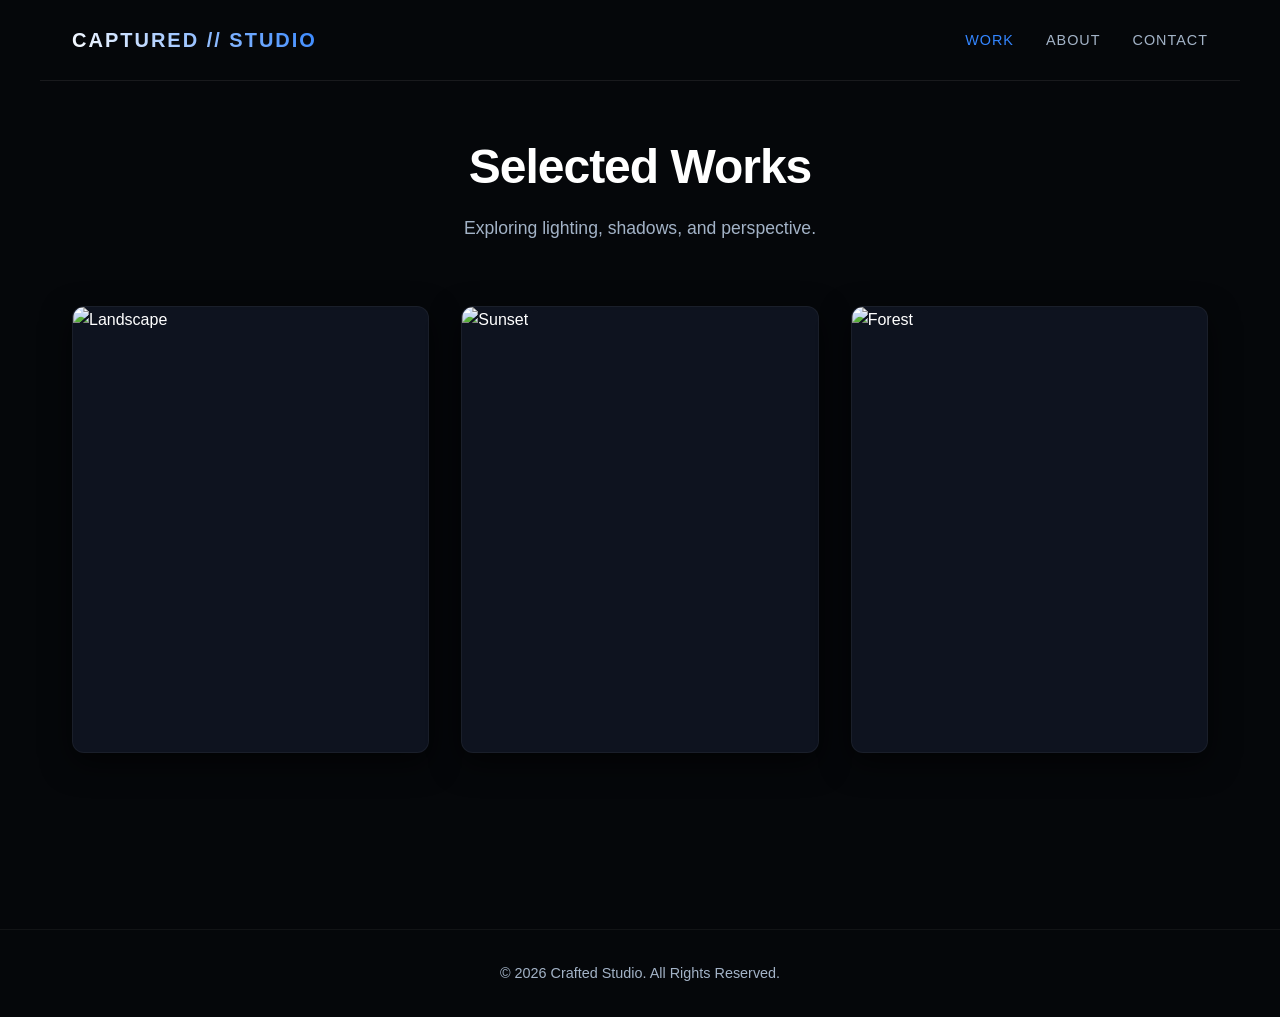
==== commit 5ec05188: "Update index.html" ====
--- a/index.html
+++ b/index.html
@@ -4,6 +4,7 @@
     <meta charset="UTF-8">
     <meta name="viewport" content="width=device-width, initial-scale=1.0">
     <title>Photography Portfolio</title>
+    <link rel="identity" href="https://identity.netlify.com/v1/netlify-identity-widget.js">
     <style>
         /* Modern Reset & Variables */
         * {
@@ -16,10 +17,10 @@
         :root {
             --bg-color: #05070a;
             --card-bg: #0e131f;
-            --accent-blue: #0066ff;
-            --accent-glow: rgba(0, 102, 255, 0.15);
+            --accent-blue: #3385ff; /* Made lighter and brighter for high contrast */
+            --accent-glow: rgba(51, 133, 255, 0.25);
             --text-main: #ffffff;
-            --text-muted: #8a99ad;
+            --text-muted: #a3b3c7; /* Made lighter so it's easily readable on black */
         }
 
         body {
@@ -37,7 +38,7 @@
             padding: 1.5rem 2rem;
             max-width: 1200px;
             margin: 0 auto;
-            border-bottom: 1px solid rgba(255, 255, 255, 0.05);
+            border-bottom: 1px solid rgba(255, 255, 255, 0.08);
         }
 
         .logo {
@@ -120,8 +121,8 @@
             border-radius: 12px;
             background-color: var(--card-bg);
             aspect-ratio: 4 / 5;
-            box-shadow: 0 10px 30px rgba(0,0,0,0.5);
-            border: 1px solid rgba(255, 255, 255, 0.03);
+            box-shadow: 0 10px 30px rgba(0,0,0,0.6);
+            border: 1px solid rgba(255, 255, 255, 0.05);
         }
 
         .photo-card img {
@@ -156,14 +157,15 @@
             font-size: 1.2rem;
             margin-bottom: 0.4rem;
             font-weight: 600;
+            color: #ffffff;
         }
 
         .photo-info p {
             font-size: 0.9rem;
-            color: var(--accent-blue);
+            color: var(--accent-blue); /* High-contrast bright blue text */
             text-transform: uppercase;
             letter-spacing: 1px;
-            font-weight: 600;
+            font-weight: 700;
         }
 
         /* About Page Styling */
@@ -177,7 +179,7 @@
         .about-img {
             width: 100%;
             border-radius: 12px;
-            border: 1px solid rgba(0, 102, 255, 0.2);
+            border: 1px solid rgba(51, 133, 255, 0.3);
             box-shadow: 0 0 40px var(--accent-glow);
         }
 
@@ -219,7 +221,7 @@
             width: 100%;
             padding: 1rem;
             background: rgba(5, 7, 10, 0.5);
-            border: 1px solid rgba(255, 255, 255, 0.1);
+            border: 1px solid rgba(255, 255, 255, 0.15);
             border-radius: 8px;
             color: #fff;
             font-size: 1rem;
@@ -233,11 +235,11 @@
 
         .submit-btn {
             background: var(--accent-blue);
-            color: white;
+            color: #05070a; /* Dark text on bright background for readability */
             border: none;
             padding: 1rem 2rem;
             font-size: 1rem;
-            font-weight: 600;
+            font-weight: 700;
             border-radius: 8px;
             cursor: pointer;
             width: 100%;
@@ -339,22 +341,18 @@
         <p>&copy; 2026 Crafted Studio. All Rights Reserved.</p>
     </footer>
 
+    <script src="https://identity.netlify.com/v1/netlify-identity-widget.js"></script>
     <script>
         function switchView(viewName) {
-            // Hide all sections
             document.querySelectorAll('.view-section').forEach(section => {
                 section.classList.remove('active');
             });
-            // Remove active style from links
             document.querySelectorAll('.nav-links a').forEach(link => {
                 link.classList.remove('active');
             });
             
-            // Show selected section and light up nav link
             document.getElementById('view-' + viewName).classList.add('active');
             document.getElementById('nav-' + viewName).classList.add('active');
-            
-            // Scroll to top of page seamlessly
             window.scrollTo({top: 0, behavior: 'smooth'});
         }
     </script>
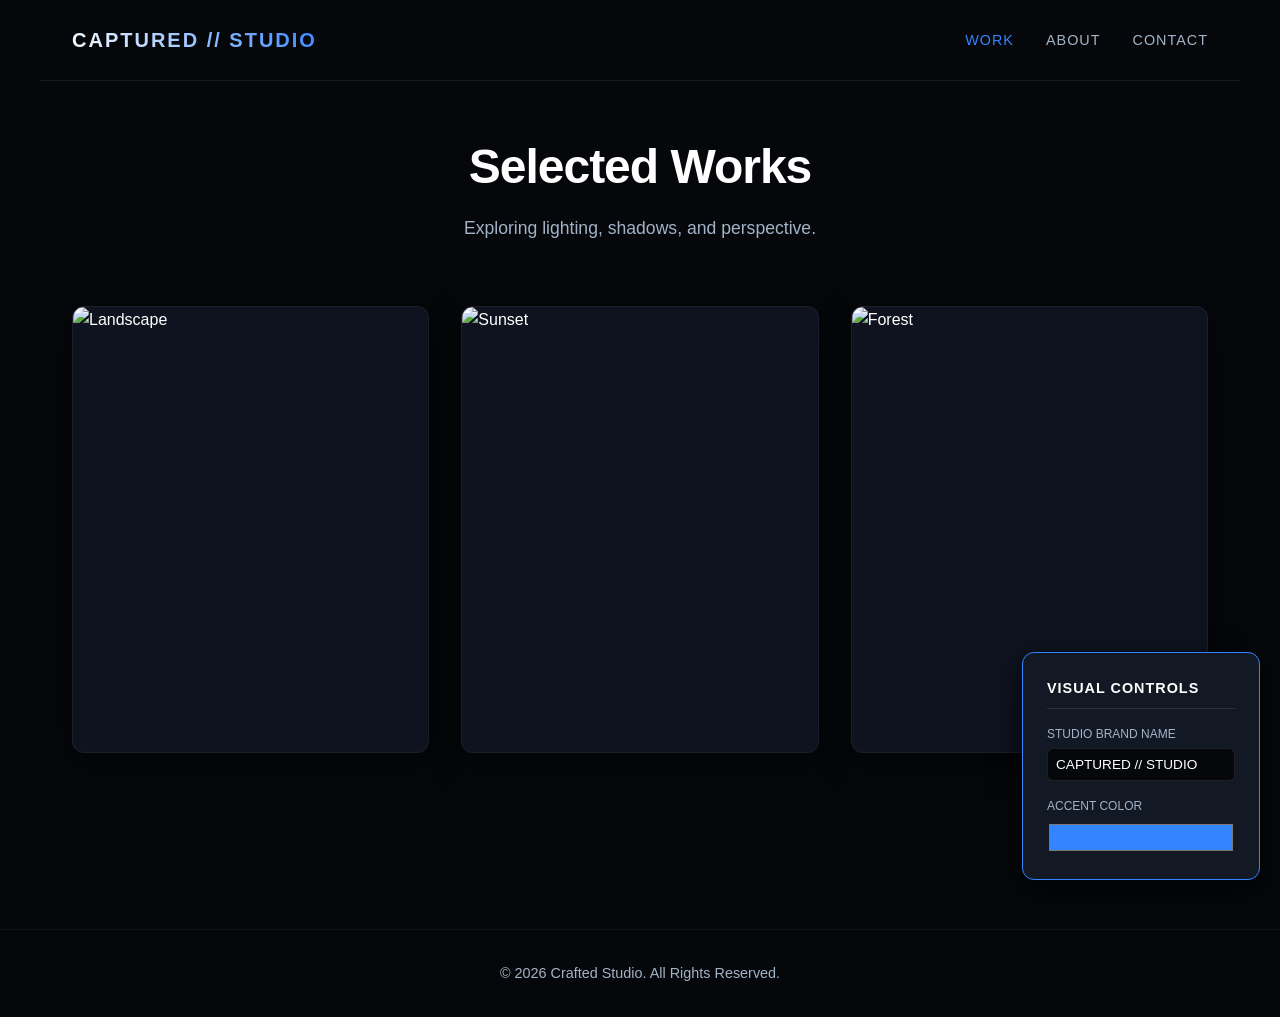
==== commit 9ac11db7: "Update index.html" ====
--- a/index.html
+++ b/index.html
@@ -4,7 +4,6 @@
     <meta charset="UTF-8">
     <meta name="viewport" content="width=device-width, initial-scale=1.0">
     <title>Photography Portfolio</title>
-    <link rel="identity" href="https://identity.netlify.com/v1/netlify-identity-widget.js">
     <style>
         /* Modern Reset & Variables */
         * {
@@ -17,10 +16,10 @@
         :root {
             --bg-color: #05070a;
             --card-bg: #0e131f;
-            --accent-blue: #3385ff; /* Made lighter and brighter for high contrast */
+            --accent-blue: #3385ff; 
             --accent-glow: rgba(51, 133, 255, 0.25);
             --text-main: #ffffff;
-            --text-muted: #a3b3c7; /* Made lighter so it's easily readable on black */
+            --text-muted: #a3b3c7; 
         }
 
         body {
@@ -28,6 +27,61 @@
             color: var(--text-main);
             line-height: 1.6;
             overflow-x: hidden;
+        }
+
+        /* Interactive Styling Customizer Drawer */
+        #customizer-panel {
+            position: fixed;
+            bottom: 20px;
+            right: 20px;
+            background: #121824;
+            border: 1px solid var(--accent-blue);
+            border-radius: 12px;
+            padding: 1.5rem;
+            box-shadow: 0 10px 30px rgba(0,0,0,0.8);
+            z-index: 10000;
+            max-width: 280px;
+            display: flex;
+            flex-direction: column;
+            gap: 1rem;
+        }
+
+        #customizer-panel h4 {
+            font-size: 0.9rem;
+            text-transform: uppercase;
+            letter-spacing: 1px;
+            color: #fff;
+            border-bottom: 1px solid rgba(255,255,255,0.1);
+            padding-bottom: 0.5rem;
+        }
+
+        .control-item {
+            display: flex;
+            flex-direction: column;
+            gap: 0.25rem;
+        }
+
+        .control-item label {
+            font-size: 0.75rem;
+            color: var(--text-muted);
+            text-transform: uppercase;
+        }
+
+        .control-item input[type="text"] {
+            background: #05070a;
+            border: 1px solid rgba(255,255,255,0.1);
+            padding: 0.5rem;
+            color: #fff;
+            border-radius: 6px;
+            font-size: 0.85rem;
+        }
+
+        .control-item input[type="color"] {
+            background: none;
+            border: none;
+            width: 100%;
+            height: 35px;
+            cursor: pointer;
         }
 
         /* Sleek Navigation Bar */
@@ -162,7 +216,7 @@
 
         .photo-info p {
             font-size: 0.9rem;
-            color: var(--accent-blue); /* High-contrast bright blue text */
+            color: var(--accent-blue); 
             text-transform: uppercase;
             letter-spacing: 1px;
             font-weight: 700;
@@ -235,7 +289,7 @@
 
         .submit-btn {
             background: var(--accent-blue);
-            color: #05070a; /* Dark text on bright background for readability */
+            color: #05070a; 
             border: none;
             padding: 1rem 2rem;
             font-size: 1rem;
@@ -263,6 +317,18 @@
 </head>
 <body>
 
+    <div id="customizer-panel">
+        <h4>Visual Controls</h4>
+        <div class="control-item">
+            <label>Studio Brand Name</label>
+            <input type="text" id="logo-input" value="CAPTURED // STUDIO" oninput="updateLogo(this.value)">
+        </div>
+        <div class="control-item">
+            <label>Accent Color</label>
+            <input type="color" id="color-input" value="#3385ff" oninput="updateAccentColor(this.value)">
+        </div>
+    </div>
+
     <nav>
         <div class="logo">CAPTURED // STUDIO</div>
         <ul class="nav-links">
@@ -341,7 +407,6 @@
         <p>&copy; 2026 Crafted Studio. All Rights Reserved.</p>
     </footer>
 
-    <script src="https://identity.netlify.com/v1/netlify-identity-widget.js"></script>
     <script>
         function switchView(viewName) {
             document.querySelectorAll('.view-section').forEach(section => {
@@ -355,6 +420,32 @@
             document.getElementById('nav-' + viewName).classList.add('active');
             window.scrollTo({top: 0, behavior: 'smooth'});
         }
+
+        // Live Customizer Engine
+        function updateLogo(newName) {
+            document.querySelector('.logo').innerText = newName;
+            localStorage.setItem('saved-logo', newName);
+        }
+
+        function updateAccentColor(newColor) {
+            document.documentElement.style.setProperty('--accent-blue', newColor);
+            localStorage.setItem('saved-color', newColor);
+        }
+
+        // Remember user adjustments between visits
+        window.addEventListener('DOMContentLoaded', () => {
+            const savedColor = localStorage.getItem('saved-color');
+            const savedLogo = localStorage.getItem('saved-logo');
+            
+            if (savedColor) {
+                document.documentElement.style.setProperty('--accent-blue', savedColor);
+                document.getElementById('color-input').value = savedColor;
+            }
+            if (savedLogo) {
+                document.querySelector('.logo').innerText = savedLogo;
+                document.getElementById('logo-input').value = savedLogo;
+            }
+        });
     </script>
 </body>
 </html>
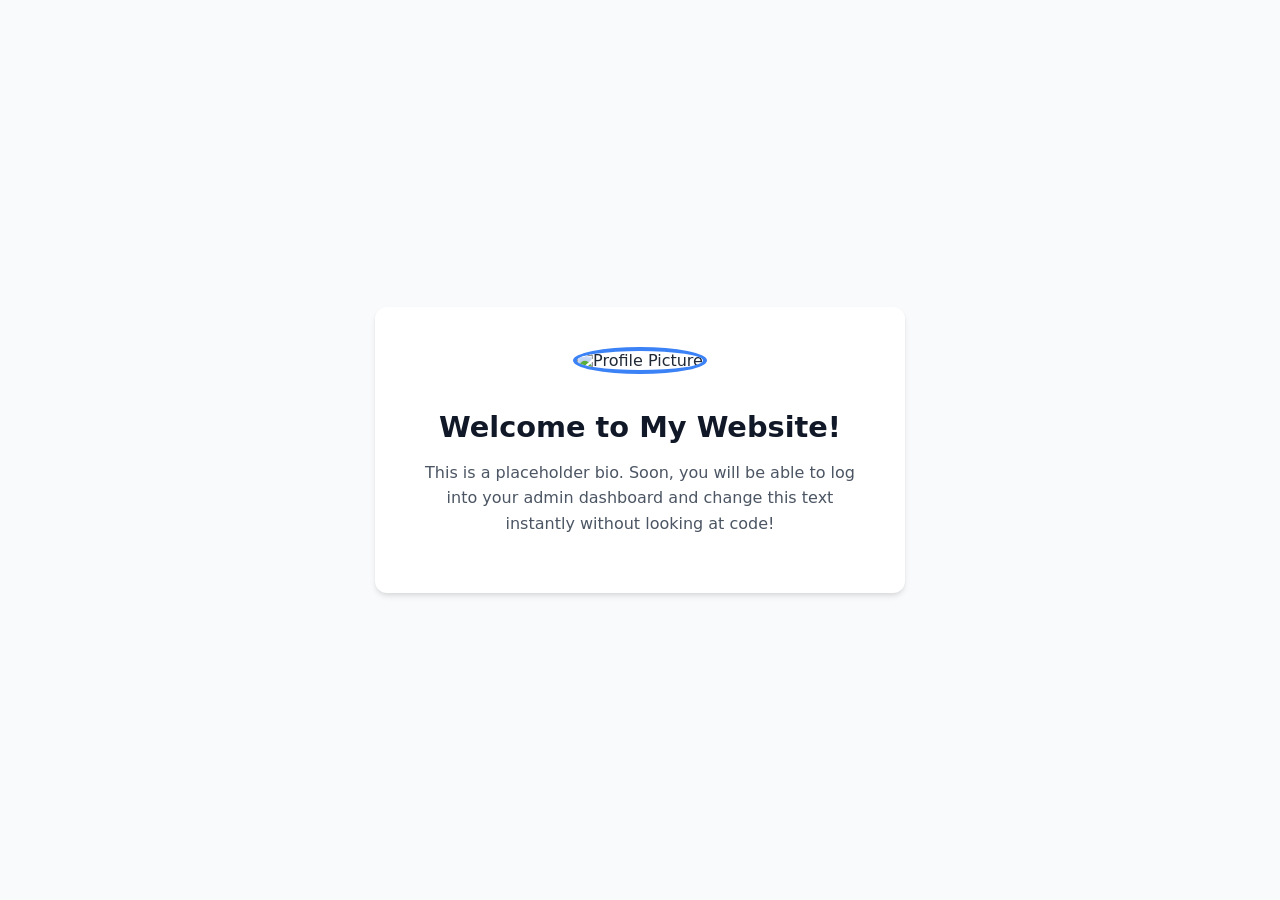
==== commit 71fb8620: "Update index.html" ====
--- a/index.html
+++ b/index.html
@@ -1,451 +1,30 @@
 <!DOCTYPE html>
 <html lang="en">
 <head>
-    <meta charset="UTF-8">
-    <meta name="viewport" content="width=device-width, initial-scale=1.0">
-    <title>Photography Portfolio</title>
-    <style>
-        /* Modern Reset & Variables */
-        * {
-            margin: 0;
-            padding: 0;
-            box-sizing: border-box;
-            font-family: '-apple-system', BlinkMacSystemFont, 'SF Pro Display', 'Segoe UI', Roboto, sans-serif;
-        }
-
-        :root {
-            --bg-color: #05070a;
-            --card-bg: #0e131f;
-            --accent-blue: #3385ff; 
-            --accent-glow: rgba(51, 133, 255, 0.25);
-            --text-main: #ffffff;
-            --text-muted: #a3b3c7; 
-        }
-
-        body {
-            background-color: var(--bg-color);
-            color: var(--text-main);
-            line-height: 1.6;
-            overflow-x: hidden;
-        }
-
-        /* Interactive Styling Customizer Drawer */
-        #customizer-panel {
-            position: fixed;
-            bottom: 20px;
-            right: 20px;
-            background: #121824;
-            border: 1px solid var(--accent-blue);
-            border-radius: 12px;
-            padding: 1.5rem;
-            box-shadow: 0 10px 30px rgba(0,0,0,0.8);
-            z-index: 10000;
-            max-width: 280px;
-            display: flex;
-            flex-direction: column;
-            gap: 1rem;
-        }
-
-        #customizer-panel h4 {
-            font-size: 0.9rem;
-            text-transform: uppercase;
-            letter-spacing: 1px;
-            color: #fff;
-            border-bottom: 1px solid rgba(255,255,255,0.1);
-            padding-bottom: 0.5rem;
-        }
-
-        .control-item {
-            display: flex;
-            flex-direction: column;
-            gap: 0.25rem;
-        }
-
-        .control-item label {
-            font-size: 0.75rem;
-            color: var(--text-muted);
-            text-transform: uppercase;
-        }
-
-        .control-item input[type="text"] {
-            background: #05070a;
-            border: 1px solid rgba(255,255,255,0.1);
-            padding: 0.5rem;
-            color: #fff;
-            border-radius: 6px;
-            font-size: 0.85rem;
-        }
-
-        .control-item input[type="color"] {
-            background: none;
-            border: none;
-            width: 100%;
-            height: 35px;
-            cursor: pointer;
-        }
-
-        /* Sleek Navigation Bar */
-        nav {
-            display: flex;
-            justify-content: space-between;
-            align-items: center;
-            padding: 1.5rem 2rem;
-            max-width: 1200px;
-            margin: 0 auto;
-            border-bottom: 1px solid rgba(255, 255, 255, 0.08);
-        }
-
-        .logo {
-            font-size: 1.25rem;
-            font-weight: 800;
-            letter-spacing: 2px;
-            text-transform: uppercase;
-            background: linear-gradient(45deg, #fff, var(--accent-blue));
-            -webkit-background-clip: text;
-            -webkit-text-fill-color: transparent;
-        }
-
-        .nav-links {
-            display: flex;
-            gap: 2rem;
-            list-style: none;
-        }
-
-        .nav-links a {
-            color: var(--text-muted);
-            text-decoration: none;
-            font-size: 0.9rem;
-            font-weight: 500;
-            letter-spacing: 1px;
-            text-transform: uppercase;
-            transition: color 0.3s ease;
-            cursor: pointer;
-        }
-
-        .nav-links a:hover, .nav-links a.active {
-            color: var(--accent-blue);
-        }
-
-        /* Container Views */
-        .view-section {
-            display: none;
-            max-width: 1200px;
-            margin: 0 auto;
-            padding: 3rem 2rem;
-            animation: fadeIn 0.5s ease forwards;
-        }
-
-        .view-section.active {
-            display: block;
-        }
-
-        @keyframes fadeIn {
-            from { opacity: 0; transform: translateY(10px); }
-            to { opacity: 1; transform: translateY(0); }
-        }
-
-        /* Header Style */
-        .page-header {
-            text-align: center;
-            margin-bottom: 4rem;
-        }
-
-        .page-header h1 {
-            font-size: 3rem;
-            font-weight: 700;
-            letter-spacing: -1px;
-            margin-bottom: 0.5rem;
-        }
-
-        .page-header p {
-            color: var(--text-muted);
-            font-size: 1.1rem;
-        }
-
-        /* Portfolio/Gallery Grid */
-        .portfolio-grid {
-            display: grid;
-            grid-template-columns: repeat(auto-fit, minmax(350px, 1fr));
-            gap: 2rem;
-        }
-
-        .photo-card {
-            position: relative;
-            overflow: hidden;
-            border-radius: 12px;
-            background-color: var(--card-bg);
-            aspect-ratio: 4 / 5;
-            box-shadow: 0 10px 30px rgba(0,0,0,0.6);
-            border: 1px solid rgba(255, 255, 255, 0.05);
-        }
-
-        .photo-card img {
-            width: 100%;
-            height: 100%;
-            object-fit: cover;
-            transition: transform 0.7s cubic-bezier(0.25, 1, 0.5, 1);
-        }
-
-        .photo-card:hover img {
-            transform: scale(1.06);
-        }
-
-        .photo-info {
-            position: absolute;
-            bottom: 0;
-            left: 0;
-            right: 0;
-            padding: 2rem;
-            background: linear-gradient(transparent, rgba(5, 7, 10, 0.95));
-            opacity: 0;
-            transform: translateY(10px);
-            transition: all 0.4s ease;
-        }
-
-        .photo-card:hover .photo-info {
-            opacity: 1;
-            transform: translateY(0);
-        }
-
-        .photo-info h3 {
-            font-size: 1.2rem;
-            margin-bottom: 0.4rem;
-            font-weight: 600;
-            color: #ffffff;
-        }
-
-        .photo-info p {
-            font-size: 0.9rem;
-            color: var(--accent-blue); 
-            text-transform: uppercase;
-            letter-spacing: 1px;
-            font-weight: 700;
-        }
-
-        /* About Page Styling */
-        .about-content {
-            display: grid;
-            grid-template-columns: 1fr 1fr;
-            gap: 4rem;
-            align-items: center;
-        }
-
-        .about-img {
-            width: 100%;
-            border-radius: 12px;
-            border: 1px solid rgba(51, 133, 255, 0.3);
-            box-shadow: 0 0 40px var(--accent-glow);
-        }
-
-        .about-text h2 {
-            font-size: 2.5rem;
-            margin-bottom: 1.5rem;
-        }
-
-        .about-text p {
-            color: var(--text-muted);
-            margin-bottom: 1.5rem;
-            font-size: 1.1rem;
-        }
-
-        /* Contact Page Styling */
-        .contact-container {
-            max-width: 600px;
-            margin: 0 auto;
-            background: var(--card-bg);
-            padding: 3rem;
-            border-radius: 16px;
-            border: 1px solid rgba(255, 255, 255, 0.05);
-        }
-
-        .form-group {
-            margin-bottom: 1.5rem;
-        }
-
-        .form-group label {
-            display: block;
-            font-size: 0.85rem;
-            text-transform: uppercase;
-            letter-spacing: 1px;
-            margin-bottom: 0.5rem;
-            color: var(--text-muted);
-        }
-
-        .form-group input, .form-group textarea {
-            width: 100%;
-            padding: 1rem;
-            background: rgba(5, 7, 10, 0.5);
-            border: 1px solid rgba(255, 255, 255, 0.15);
-            border-radius: 8px;
-            color: #fff;
-            font-size: 1rem;
-            transition: border-color 0.3s ease;
-        }
-
-        .form-group input:focus, .form-group textarea:focus {
-            outline: none;
-            border-color: var(--accent-blue);
-        }
-
-        .submit-btn {
-            background: var(--accent-blue);
-            color: #05070a; 
-            border: none;
-            padding: 1rem 2rem;
-            font-size: 1rem;
-            font-weight: 700;
-            border-radius: 8px;
-            cursor: pointer;
-            width: 100%;
-            transition: opacity 0.3s ease;
-        }
-
-        .submit-btn:hover {
-            opacity: 0.9;
-        }
-
-        /* Footer */
-        footer {
-            text-align: center;
-            margin-top: 8rem;
-            padding: 2rem;
-            border-top: 1px solid rgba(255, 255, 255, 0.05);
-            color: var(--text-muted);
-            font-size: 0.9rem;
-        }
-    </style>
+  <meta charset="UTF-8">
+  <meta name="viewport" content="width=device-width, initial-scale=1.0">
+  <title>My Dynamic Website</title>
+  <link rel="stylesheet" href="styles.css">
 </head>
 <body>
 
-    <div id="customizer-panel">
-        <h4>Visual Controls</h4>
-        <div class="control-item">
-            <label>Studio Brand Name</label>
-            <input type="text" id="logo-input" value="CAPTURED // STUDIO" oninput="updateLogo(this.value)">
-        </div>
-        <div class="control-item">
-            <label>Accent Color</label>
-            <input type="color" id="color-input" value="#3385ff" oninput="updateAccentColor(this.value)">
-        </div>
-    </div>
+  <div class="container">
+    <img id="profile-pic" class="profile-img" src="" alt="Profile Picture">
+    <h1 id="main-headline">Loading...</h1>
+    <p id="about-me"></p>
+  </div>
 
-    <nav>
-        <div class="logo">CAPTURED // STUDIO</div>
-        <ul class="nav-links">
-            <li><a onclick="switchView('gallery')" id="nav-gallery" class="active">Work</a></li>
-            <li><a onclick="switchView('about')" id="nav-about">About</a></li>
-            <li><a onclick="switchView('contact')" id="nav-contact">Contact</a></li>
-        </ul>
-    </nav>
+  <script>
+    // This script fetches the data from homepage.json and injects it into the HTML
+    fetch('./data/homepage.json')
+      .then(response => response.json())
+      .then(data => {
+        document.getElementById('main-headline').innerText = data.headline;
+        document.getElementById('about-me').innerText = data.about_text;
+        document.getElementById('profile-pic').src = data.profile_image;
+      })
+      .catch(error => console.error('Error loading content:', error));
+  </script>
 
-    <main id="view-gallery" class="view-section active">
-        <div class="page-header">
-            <h1>Selected Works</h1>
-            <p>Exploring lighting, shadows, and perspective.</p>
-        </div>
-        <div class="portfolio-grid">
-            <div class="photo-card">
-                <img src="https://images.unsplash.com/photo-1506744038136-46273834b3fb?auto=format&fit=crop&w=800&q=80" alt="Landscape">
-                <div class="photo-info">
-                    <h3>Mountain Majesty</h3>
-                    <p>Landscape</p>
-                </div>
-            </div>
-            <div class="photo-card">
-                <img src="https://images.unsplash.com/photo-1472214222541-d510753a8707?auto=format&fit=crop&w=800&q=80" alt="Sunset">
-                <div class="photo-info">
-                    <h3>Golden Hour</h3>
-                    <p>Cinematic</p>
-                </div>
-            </div>
-            <div class="photo-card">
-                <img src="https://images.unsplash.com/photo-1447752875215-b2761acb3c5d?auto=format&fit=crop&w=800&q=80" alt="Forest">
-                <div class="photo-info">
-                    <h3>Deep Woods</h3>
-                    <p>Nature</p>
-                </div>
-            </div>
-        </div>
-    </main>
-
-    <section id="view-about" class="view-section">
-        <div class="about-content">
-            <img src="https://images.unsplash.com/photo-1534528741775-53994a69daeb?auto=format&fit=crop&w=800&q=80" alt="Photographer portrait" class="about-img">
-            <div class="about-text">
-                <h2>Behind The Lens</h2>
-                <p>Hello, I am a visual storyteller specializing in capturing clean, dramatic, and emotionally resonant images. I believe every photograph should tell a unique narrative.</p>
-                <p>Currently based and working worldwide. Available for commercial assignments, editorial projects, and private bookings.</p>
-            </div>
-        </div>
-    </section>
-
-    <section id="view-contact" class="view-section">
-        <div class="page-header">
-            <h1>Let's Connect</h1>
-            <p>Have a project in mind or want to talk collaboration?</p>
-        </div>
-        <div class="contact-container">
-            <form onsubmit="event.preventDefault(); alert('Message sent successfully!');">
-                <div class="form-group">
-                    <label>Your Name</label>
-                    <input type="text" placeholder="John Doe" required>
-                </div>
-                <div class="form-group">
-                    <label>Email Address</label>
-                    <input type="email" placeholder="john@example.com" required>
-                </div>
-                <div class="form-group">
-                    <label>Your Message</label>
-                    <textarea rows="5" placeholder="Tell me about your project concept..." required></textarea>
-                </div>
-                <button type="submit" class="submit-btn">Send Message</button>
-            </form>
-        </div>
-    </section>
-
-    <footer>
-        <p>&copy; 2026 Crafted Studio. All Rights Reserved.</p>
-    </footer>
-
-    <script>
-        function switchView(viewName) {
-            document.querySelectorAll('.view-section').forEach(section => {
-                section.classList.remove('active');
-            });
-            document.querySelectorAll('.nav-links a').forEach(link => {
-                link.classList.remove('active');
-            });
-            
-            document.getElementById('view-' + viewName).classList.add('active');
-            document.getElementById('nav-' + viewName).classList.add('active');
-            window.scrollTo({top: 0, behavior: 'smooth'});
-        }
-
-        // Live Customizer Engine
-        function updateLogo(newName) {
-            document.querySelector('.logo').innerText = newName;
-            localStorage.setItem('saved-logo', newName);
-        }
-
-        function updateAccentColor(newColor) {
-            document.documentElement.style.setProperty('--accent-blue', newColor);
-            localStorage.setItem('saved-color', newColor);
-        }
-
-        // Remember user adjustments between visits
-        window.addEventListener('DOMContentLoaded', () => {
-            const savedColor = localStorage.getItem('saved-color');
-            const savedLogo = localStorage.getItem('saved-logo');
-            
-            if (savedColor) {
-                document.documentElement.style.setProperty('--accent-blue', savedColor);
-                document.getElementById('color-input').value = savedColor;
-            }
-            if (savedLogo) {
-                document.querySelector('.logo').innerText = savedLogo;
-                document.getElementById('logo-input').value = savedLogo;
-            }
-        });
-    </script>
 </body>
 </html>
--- a/styles.css
+++ b/styles.css
@@ -0,0 +1,43 @@
+/* Modern Reset and Font */
+body {
+  font-family: system-ui, -apple-system, BlinkMacSystemFont, 'Segoe UI', Roboto, sans-serif;
+  background-color: #f9fafb;
+  color: #1f2937;
+  margin: 0;
+  padding: 0;
+  display: flex;
+  justify-content: center;
+  align-items: center;
+  min-height: 100vh;
+}
+
+/* Center Card Layout */
+.container {
+  background: white;
+  padding: 2.5rem;
+  border-radius: 12px;
+  box-shadow: 0 4px 6px -1px rgba(0, 0, 0, 0.1), 0 2px 4px -1px rgba(0, 0, 0, 0.06);
+  max-width: 450px;
+  text-align: center;
+}
+
+/* Profile Image Styling */
+.profile-img {
+  width: 150px;
+  height: 150px;
+  border-radius: 50%;
+  object-fit: cover;
+  border: 4px solid #3b82f6;
+  margin-bottom: 1rem;
+}
+
+h1 {
+  font-size: 1.8rem;
+  margin-bottom: 0.5rem;
+  color: #111827;
+}
+
+p {
+  color: #4b5563;
+  line-height: 1.6;
+}
